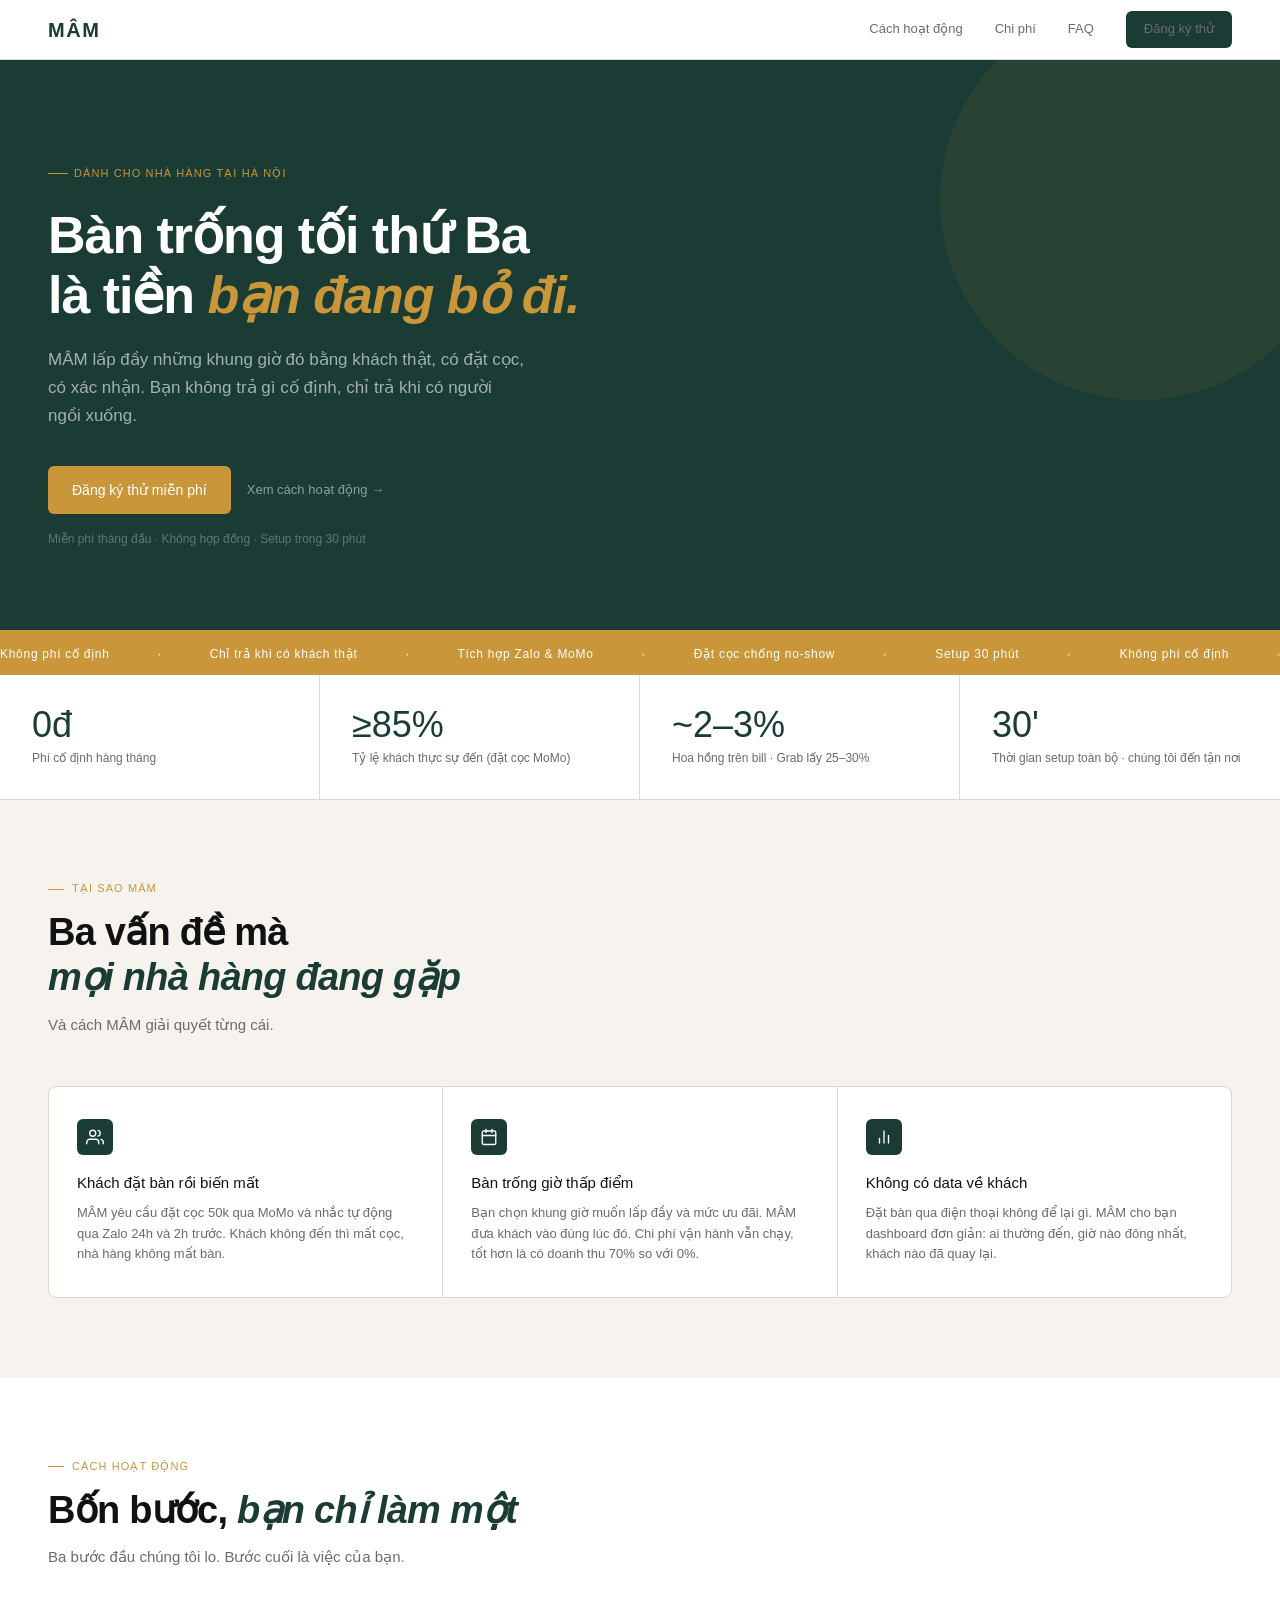
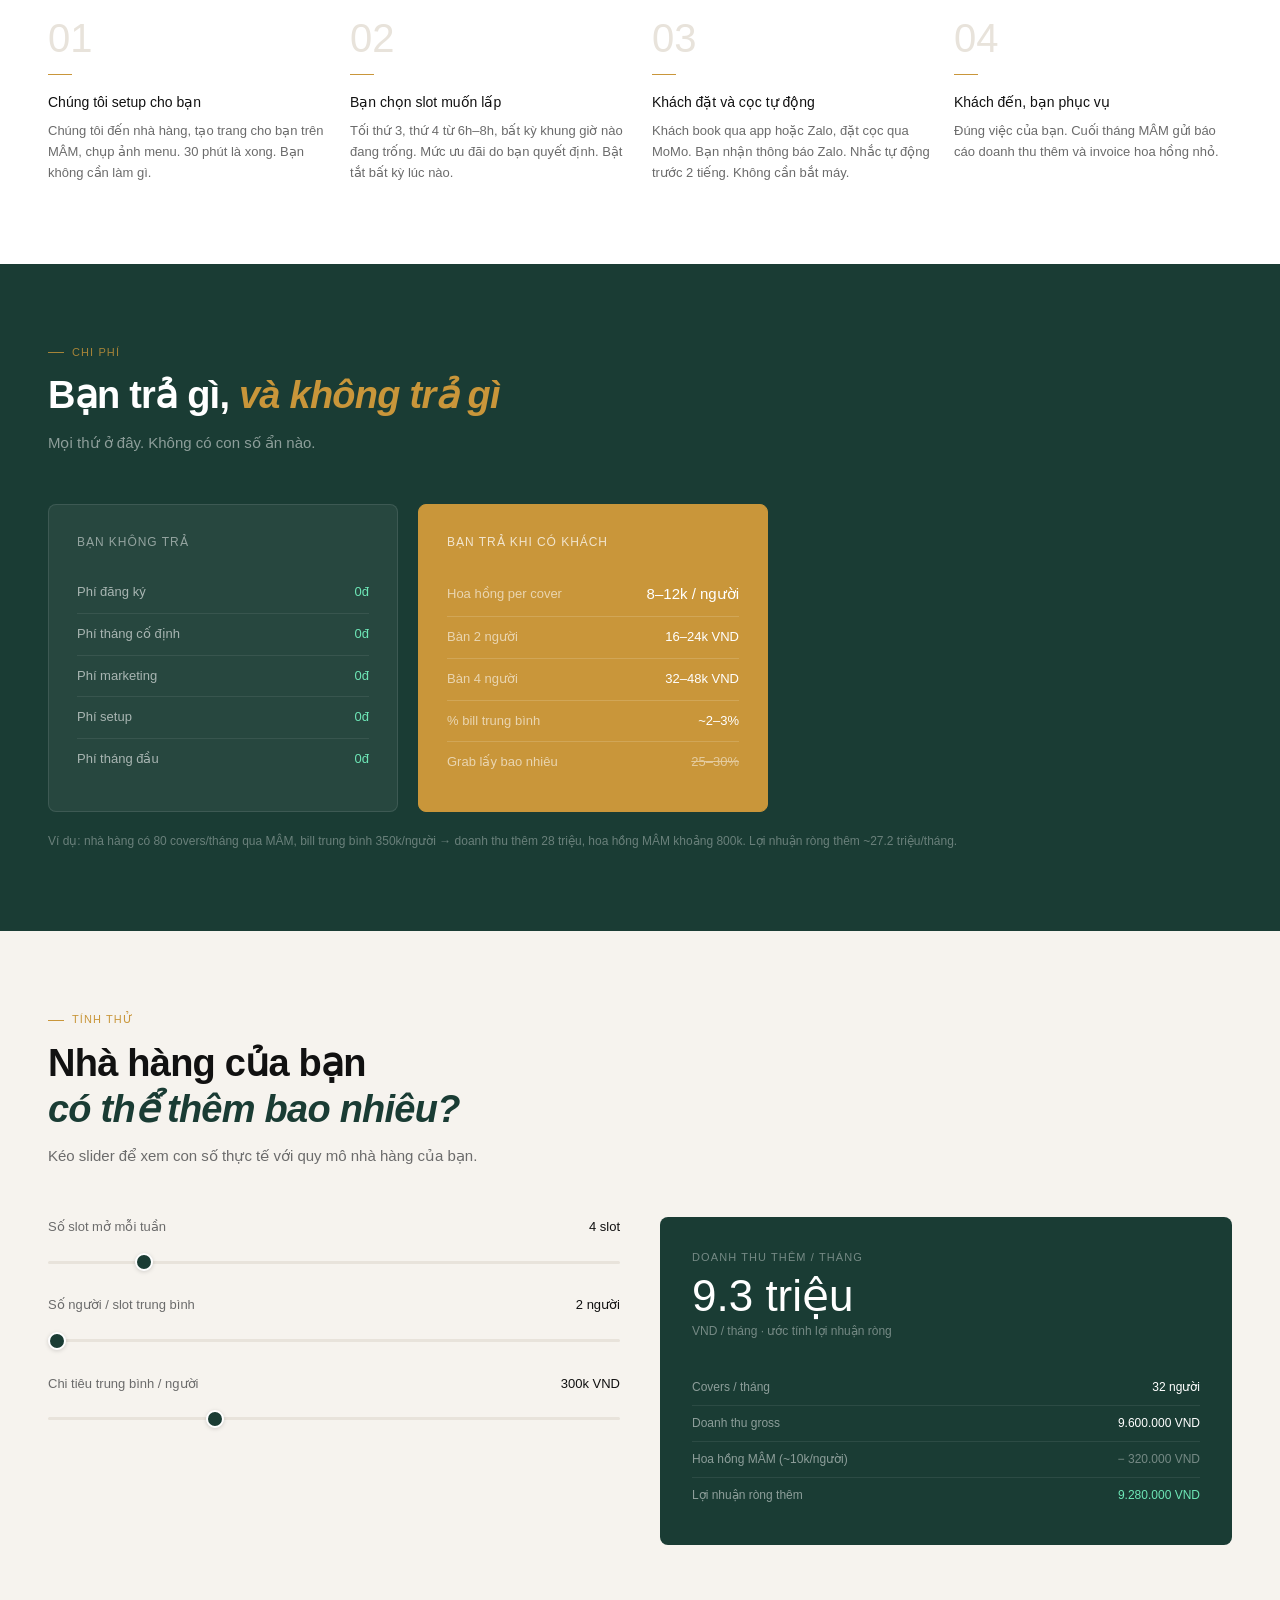
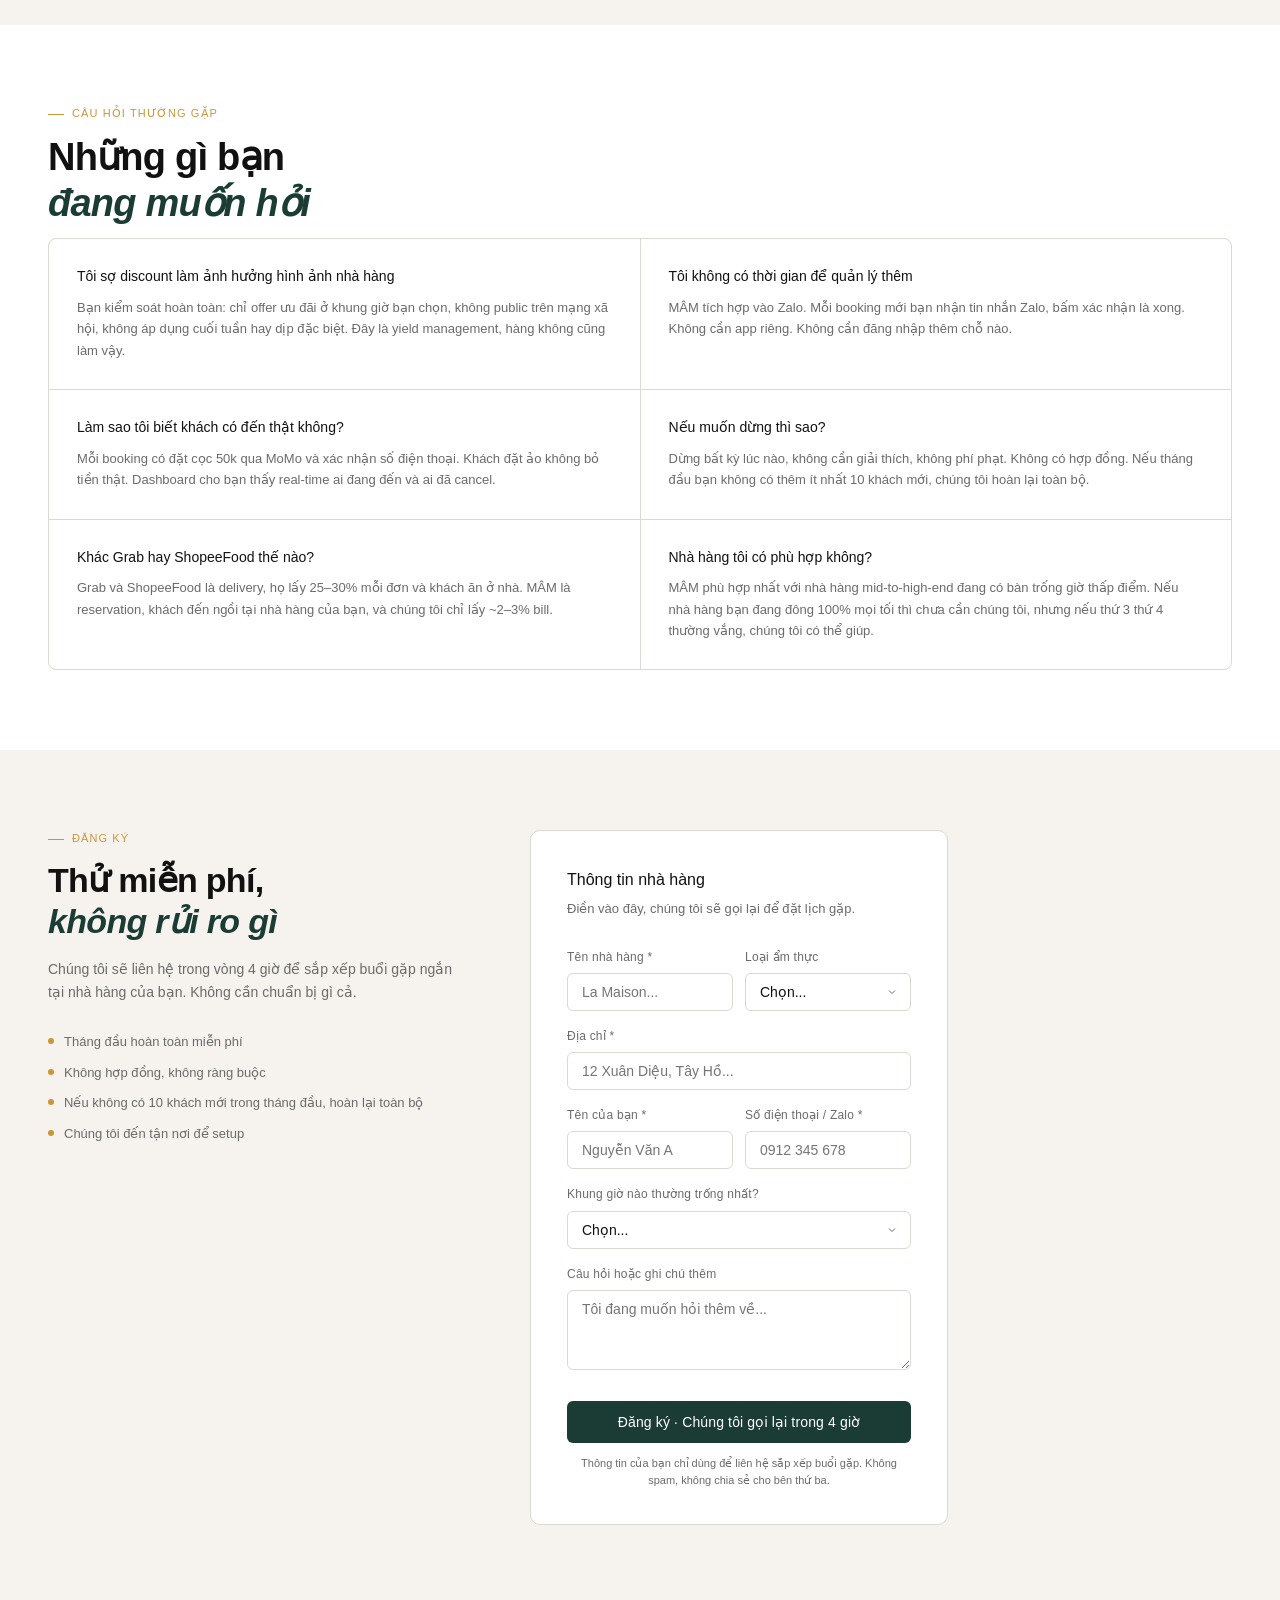
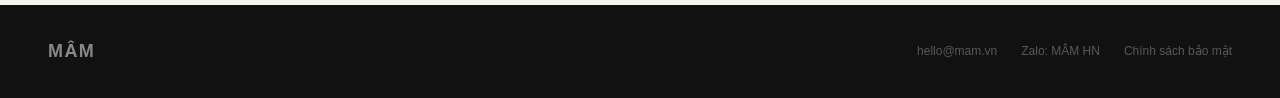
==== init.html @ f7e0a447 "Initial push" ====
<!DOCTYPE html>
<html lang="vi">
<head>
<meta charset="UTF-8">
<meta name="viewport" content="width=device-width, initial-scale=1.0">
<title>MÂM · Nền tảng đặt bàn cho nhà hàng Hà Nội</title>
<meta name="description" content="MÂM giúp nhà hàng lấp đầy bàn trống giờ thấp điểm. Không phí cố định. Chỉ trả khi có khách thật đến.">
<style>
  *, *::before, *::after { box-sizing: border-box; margin: 0; padding: 0; }

  :root {
    --green:   #1A3C34;
    --green2:  #2D5A4A;
    --gold:    #C9963A;
    --rust:    #E8774A;
    --cream:   #F6F3EE;
    --stone:   #E8E3DB;
    --white:   #FFFFFF;
    --ink:     #111111;
    --muted:   #6B6B6B;
    --light:   #F0EDE8;
    --border:  #DDD8D0;
    --radius:  6px;
    --font-sans: 'Helvetica Neue', Helvetica, Arial, 'Liberation Sans', sans-serif;
  }

  html { scroll-behavior: smooth; }

  body {
    font-family: var(--font-sans);
    background: var(--white);
    color: var(--ink);
    font-size: 16px;
    line-height: 1.6;
    -webkit-font-smoothing: antialiased;
  }

  /* NAV */
  nav {
    position: sticky;
    top: 0;
    z-index: 100;
    background: var(--white);
    border-bottom: 1px solid var(--border);
    padding: 0 48px;
    height: 60px;
    display: flex;
    align-items: center;
    justify-content: space-between;
  }
  .nav-logo {
    font-family: var(--font-sans);
    font-size: 20px;
    font-weight: 700;
    color: var(--green);
    letter-spacing: 0.08em;
    text-decoration: none;
    text-transform: uppercase;
  }
  .nav-links {
    display: flex;
    align-items: center;
    gap: 32px;
  }
  .nav-links a {
    font-size: 13px;
    color: var(--muted);
    text-decoration: none;
    font-weight: 400;
    transition: color 0.15s;
  }
  .nav-links a:hover { color: var(--ink); }
  .btn-nav {
    background: var(--green);
    color: var(--white);
    font-family: var(--font-sans);
    font-size: 13px;
    font-weight: 500;
    padding: 8px 18px;
    border: none;
    border-radius: var(--radius);
    cursor: pointer;
    text-decoration: none;
    transition: background 0.15s;
  }
  .btn-nav:hover { background: var(--green2); }

  /* HERO */
  .hero {
    background: var(--green);
    padding: 96px 48px 80px;
    position: relative;
    overflow: hidden;
  }
  .hero::after {
    content: '';
    position: absolute;
    right: -60px;
    top: -60px;
    width: 400px;
    height: 400px;
    border-radius: 50%;
    background: rgba(201,150,58,0.08);
    pointer-events: none;
  }
  .hero-inner {
    max-width: 680px;
    position: relative;
    z-index: 1;
  }
  .hero-tag {
    display: inline-flex;
    align-items: center;
    gap: 6px;
    font-size: 11px;
    font-weight: 500;
    color: var(--gold);
    letter-spacing: 0.1em;
    text-transform: uppercase;
    margin-bottom: 24px;
  }
  .hero-tag::before {
    content: '';
    display: block;
    width: 20px;
    height: 1px;
    background: var(--gold);
  }
  .hero h1 {
    font-family: var(--font-sans);
    font-size: clamp(36px, 5vw, 52px);
    font-weight: 600;
    color: var(--white);
    line-height: 1.15;
    margin-bottom: 20px;
    letter-spacing: -0.02em;
  }
  .hero h1 em {
    font-style: italic;
    color: var(--gold);
  }
  .hero-sub {
    font-size: 17px;
    color: rgba(255,255,255,0.6);
    line-height: 1.65;
    max-width: 480px;
    margin-bottom: 36px;
    font-weight: 300;
  }
  .hero-ctas {
    display: flex;
    align-items: center;
    gap: 16px;
    flex-wrap: wrap;
  }
  .btn-primary {
    background: var(--gold);
    color: var(--white);
    font-family: var(--font-sans);
    font-size: 14px;
    font-weight: 500;
    padding: 13px 24px;
    border: none;
    border-radius: var(--radius);
    cursor: pointer;
    text-decoration: none;
    display: inline-block;
    transition: opacity 0.15s;
  }
  .btn-primary:hover { opacity: 0.88; }
  .btn-ghost {
    font-size: 13px;
    color: rgba(255,255,255,0.5);
    text-decoration: none;
    display: flex;
    align-items: center;
    gap: 6px;
    transition: color 0.15s;
  }
  .btn-ghost:hover { color: rgba(255,255,255,0.8); }
  .hero-note {
    margin-top: 16px;
    font-size: 12px;
    color: rgba(255,255,255,0.3);
  }

  /* TICKER */
  .ticker {
    background: var(--gold);
    padding: 10px 0;
    overflow: hidden;
    white-space: nowrap;
  }
  .ticker-inner {
    display: inline-flex;
    gap: 48px;
    animation: scroll 22s linear infinite;
    font-size: 12px;
    font-weight: 500;
    color: var(--white);
    letter-spacing: 0.06em;
  }
  .ticker-item { flex-shrink: 0; }
  @keyframes scroll { from { transform: translateX(0); } to { transform: translateX(-50%); } }

  /* STATS */
  .stats {
    display: grid;
    grid-template-columns: repeat(4, 1fr);
    border-bottom: 1px solid var(--border);
    background: var(--white);
  }
  .stat {
    padding: 32px 32px;
    border-right: 1px solid var(--border);
  }
  .stat:last-child { border-right: none; }
  .stat-num {
    font-family: var(--font-sans);
    font-size: 36px;
    color: var(--green);
    line-height: 1;
    margin-bottom: 6px;
  }
  .stat-lbl {
    font-size: 12px;
    color: var(--muted);
    line-height: 1.5;
  }

  /* SECTION */
  section {
    padding: 80px 48px;
  }
  .section-tag {
    font-size: 11px;
    font-weight: 500;
    color: var(--gold);
    letter-spacing: 0.1em;
    text-transform: uppercase;
    margin-bottom: 12px;
    display: flex;
    align-items: center;
    gap: 8px;
  }
  .section-tag::before {
    content: '';
    display: block;
    width: 16px;
    height: 1px;
    background: var(--gold);
  }
  section h2 {
    font-family: var(--font-sans);
    font-size: clamp(28px, 3.5vw, 38px);
    font-weight: 600;
    color: var(--ink);
    line-height: 1.2;
    margin-bottom: 12px;
    letter-spacing: -0.02em;
    max-width: 560px;
  }
  section h2 em { font-style: italic; color: var(--green); }
  .section-sub {
    font-size: 15px;
    color: var(--muted);
    line-height: 1.65;
    max-width: 480px;
    margin-bottom: 48px;
  }

  /* VALUE PROPS */
  .value-bg { background: var(--cream); }
  .value-grid {
    display: grid;
    grid-template-columns: repeat(3, 1fr);
    gap: 1px;
    background: var(--border);
    border: 1px solid var(--border);
    border-radius: 8px;
    overflow: hidden;
  }
  .value-card {
    background: var(--white);
    padding: 32px 28px;
    transition: background 0.2s;
  }
  .value-card:hover { background: #fafaf8; }
  .value-icon {
    width: 36px;
    height: 36px;
    background: var(--green);
    border-radius: 6px;
    display: flex;
    align-items: center;
    justify-content: center;
    margin-bottom: 16px;
  }
  .value-icon svg { width: 18px; height: 18px; stroke: var(--white); fill: none; stroke-width: 1.8; stroke-linecap: round; stroke-linejoin: round; }
  .value-card h3 {
    font-size: 15px;
    font-weight: 500;
    color: var(--ink);
    margin-bottom: 8px;
  }
  .value-card p {
    font-size: 13px;
    color: var(--muted);
    line-height: 1.6;
  }

  /* HOW IT WORKS */
  .how-grid {
    display: grid;
    grid-template-columns: repeat(4, 1fr);
    gap: 24px;
    counter-reset: steps;
  }
  .how-item {
    counter-increment: steps;
  }
  .how-n {
    font-family: var(--font-sans);
    font-size: 40px;
    font-weight: 300;
    color: var(--stone);
    line-height: 1;
    margin-bottom: 16px;
  }
  .how-item h3 {
    font-size: 14px;
    font-weight: 500;
    color: var(--ink);
    margin-bottom: 8px;
  }
  .how-item p {
    font-size: 13px;
    color: var(--muted);
    line-height: 1.6;
  }
  .how-divider {
    width: 24px;
    height: 1px;
    background: var(--gold);
    margin-bottom: 16px;
  }

  /* PRICING */
  .pricing-bg { background: var(--green); }
  .pricing-bg .section-sub { color: rgba(255,255,255,0.5); }
  .pricing-bg h2 { color: var(--white); }
  .pricing-bg h2 em { color: var(--gold); }
  .pricing-bg .section-tag { color: rgba(201,150,58,0.8); }
  .pricing-bg .section-tag::before { background: rgba(201,150,58,0.8); }
  .pricing-wrap {
    display: grid;
    grid-template-columns: 1fr 1fr;
    gap: 20px;
    max-width: 720px;
  }
  .pricing-card {
    background: rgba(255,255,255,0.06);
    border: 1px solid rgba(255,255,255,0.1);
    border-radius: 8px;
    padding: 28px;
  }
  .pricing-card.highlight {
    background: var(--gold);
    border-color: var(--gold);
  }
  .pricing-card h3 {
    font-size: 12px;
    font-weight: 500;
    color: rgba(255,255,255,0.5);
    letter-spacing: 0.08em;
    text-transform: uppercase;
    margin-bottom: 20px;
  }
  .pricing-card.highlight h3 { color: rgba(255,255,255,0.75); }
  .price-rows {}
  .price-row {
    display: flex;
    justify-content: space-between;
    align-items: center;
    padding: 10px 0;
    border-bottom: 1px solid rgba(255,255,255,0.08);
    font-size: 13px;
  }
  .price-row:last-child { border-bottom: none; }
  .pricing-card.highlight .price-row { border-bottom-color: rgba(255,255,255,0.15); }
  .price-lbl { color: rgba(255,255,255,0.6); }
  .price-val { color: var(--white); font-weight: 500; }
  .price-val.free { color: #6ee7b7; }
  .price-val.highlight-val { color: var(--white); font-size: 15px; }
  .vs-note {
    margin-top: 20px;
    font-size: 12px;
    color: rgba(255,255,255,0.35);
    line-height: 1.6;
  }

  /* ROI CALC */
  .roi-section { background: var(--cream); }
  .roi-wrap {
    display: grid;
    grid-template-columns: 1fr 1fr;
    gap: 40px;
    align-items: start;
  }
  .roi-controls { }
  .slider-group {
    margin-bottom: 24px;
  }
  .slider-label {
    display: flex;
    justify-content: space-between;
    font-size: 13px;
    color: var(--muted);
    margin-bottom: 8px;
  }
  .slider-val {
    font-weight: 500;
    color: var(--ink);
  }
  input[type=range] {
    width: 100%;
    height: 3px;
    -webkit-appearance: none;
    appearance: none;
    background: var(--stone);
    border-radius: 2px;
    outline: none;
    cursor: pointer;
  }
  input[type=range]::-webkit-slider-thumb {
    -webkit-appearance: none;
    appearance: none;
    width: 18px;
    height: 18px;
    border-radius: 50%;
    background: var(--green);
    cursor: pointer;
    border: 2px solid var(--white);
    box-shadow: 0 1px 4px rgba(0,0,0,0.15);
  }
  .roi-result {
    background: var(--green);
    border-radius: 8px;
    padding: 32px;
  }
  .roi-result-label {
    font-size: 11px;
    font-weight: 500;
    color: rgba(255,255,255,0.4);
    letter-spacing: 0.1em;
    text-transform: uppercase;
    margin-bottom: 8px;
  }
  .roi-result-num {
    font-family: var(--font-sans);
    font-size: 44px;
    color: var(--white);
    line-height: 1;
    margin-bottom: 4px;
  }
  .roi-result-sub {
    font-size: 12px;
    color: rgba(255,255,255,0.4);
    margin-bottom: 28px;
  }
  .roi-breakdown {}
  .roi-line {
    display: flex;
    justify-content: space-between;
    font-size: 12px;
    padding: 8px 0;
    border-bottom: 1px solid rgba(255,255,255,0.08);
  }
  .roi-line:last-child { border-bottom: none; }
  .roi-line-lbl { color: rgba(255,255,255,0.5); }
  .roi-line-val { color: var(--white); font-weight: 500; }
  .roi-line-val.deduct { color: rgba(255,255,255,0.4); }

  /* FAQ */
  .faq-grid {
    display: grid;
    grid-template-columns: 1fr 1fr;
    gap: 1px;
    background: var(--border);
    border: 1px solid var(--border);
    border-radius: 8px;
    overflow: hidden;
  }
  .faq-item {
    background: var(--white);
    padding: 28px;
  }
  .faq-q {
    font-size: 14px;
    font-weight: 500;
    color: var(--ink);
    margin-bottom: 10px;
    line-height: 1.4;
  }
  .faq-a {
    font-size: 13px;
    color: var(--muted);
    line-height: 1.65;
  }

  /* FORM SECTION */
  .form-section {
    background: var(--cream);
    padding: 80px 48px;
  }
  .form-wrap {
    display: grid;
    grid-template-columns: 1fr 1fr;
    gap: 64px;
    align-items: start;
    max-width: 900px;
  }
  .form-left h2 {
    font-family: var(--font-sans);
    font-size: 34px;
    font-weight: 600;
    color: var(--ink);
    line-height: 1.2;
    margin-bottom: 16px;
    letter-spacing: -0.02em;
  }
  .form-left h2 em { font-style: italic; color: var(--green); }
  .form-left p {
    font-size: 14px;
    color: var(--muted);
    line-height: 1.65;
    margin-bottom: 28px;
  }
  .form-guarantees { display: flex; flex-direction: column; gap: 10px; }
  .guarantee {
    display: flex;
    align-items: flex-start;
    gap: 10px;
    font-size: 13px;
    color: var(--muted);
  }
  .guarantee-dot {
    width: 6px;
    height: 6px;
    border-radius: 50%;
    background: var(--gold);
    margin-top: 6px;
    flex-shrink: 0;
  }

  .form-card {
    background: var(--white);
    border: 1px solid var(--border);
    border-radius: 10px;
    padding: 36px;
  }
  .form-card h3 {
    font-size: 16px;
    font-weight: 500;
    color: var(--ink);
    margin-bottom: 6px;
  }
  .form-card .form-sub {
    font-size: 13px;
    color: var(--muted);
    margin-bottom: 28px;
  }
  .form-field {
    margin-bottom: 16px;
  }
  .form-field label {
    display: block;
    font-size: 12px;
    font-weight: 500;
    color: var(--muted);
    margin-bottom: 6px;
    letter-spacing: 0.02em;
  }
  .form-field input,
  .form-field select,
  .form-field textarea {
    width: 100%;
    font-family: var(--font-sans);
    font-size: 14px;
    color: var(--ink);
    background: var(--white);
    border: 1px solid var(--border);
    border-radius: var(--radius);
    padding: 10px 14px;
    outline: none;
    transition: border-color 0.15s;
    -webkit-appearance: none;
    appearance: none;
  }
  .form-field input:focus,
  .form-field select:focus,
  .form-field textarea:focus {
    border-color: var(--green);
  }
  .form-field textarea { resize: vertical; min-height: 80px; }
  .form-field select {
    background-image: url("data:image/svg+xml,%3Csvg xmlns='http://www.w3.org/2000/svg' width='12' height='12' viewBox='0 0 24 24' fill='none' stroke='%236B6B6B' stroke-width='2'%3E%3Cpath d='M6 9l6 6 6-6'/%3E%3C/svg%3E");
    background-repeat: no-repeat;
    background-position: right 12px center;
    padding-right: 36px;
  }
  .form-row { display: grid; grid-template-columns: 1fr 1fr; gap: 12px; }
  .btn-submit {
    width: 100%;
    background: var(--green);
    color: var(--white);
    font-family: var(--font-sans);
    font-size: 14px;
    font-weight: 500;
    padding: 13px;
    border: none;
    border-radius: var(--radius);
    cursor: pointer;
    margin-top: 8px;
    transition: background 0.15s;
    letter-spacing: 0.01em;
  }
  .btn-submit:hover { background: var(--green2); }
  .form-legal {
    font-size: 11px;
    color: var(--muted);
    text-align: center;
    margin-top: 12px;
    line-height: 1.5;
  }

  /* SUCCESS STATE */
  .form-success {
    display: none;
    text-align: center;
    padding: 32px 0;
  }
  .success-icon {
    width: 48px;
    height: 48px;
    background: #d1fae5;
    border-radius: 50%;
    display: flex;
    align-items: center;
    justify-content: center;
    margin: 0 auto 16px;
  }
  .success-icon svg { width: 22px; height: 22px; stroke: #065f46; fill: none; stroke-width: 2; stroke-linecap: round; stroke-linejoin: round; }
  .form-success h3 { font-size: 16px; font-weight: 500; color: var(--ink); margin-bottom: 8px; }
  .form-success p { font-size: 13px; color: var(--muted); }

  /* FOOTER */
  footer {
    background: var(--ink);
    padding: 32px 48px;
    display: flex;
    justify-content: space-between;
    align-items: center;
    flex-wrap: wrap;
    gap: 16px;
  }
  .footer-logo {
    font-family: var(--font-sans);
    font-size: 18px;
    font-weight: 700;
    color: rgba(255,255,255,0.5);
    letter-spacing: 0.08em;
    text-transform: uppercase;
  }
  .footer-links {
    display: flex;
    gap: 24px;
    flex-wrap: wrap;
  }
  .footer-links a {
    font-size: 12px;
    color: rgba(255,255,255,0.3);
    text-decoration: none;
  }
  .footer-links a:hover { color: rgba(255,255,255,0.6); }

  /* ANIMATIONS */
  .fade-up {
    opacity: 0;
    transform: translateY(20px);
    transition: opacity 0.5s ease, transform 0.5s ease;
  }
  .fade-up.visible {
    opacity: 1;
    transform: translateY(0);
  }

  @media (max-width: 768px) {
    nav { padding: 0 20px; }
    .hero, section, .form-section { padding: 56px 20px; }
    .stats { grid-template-columns: repeat(2, 1fr); }
    .stat { border-right: none; border-bottom: 1px solid var(--border); }
    .value-grid, .how-grid, .pricing-wrap, .roi-wrap, .faq-grid, .form-wrap { grid-template-columns: 1fr; }
    .form-row { grid-template-columns: 1fr; }
  }
</style>
</head>
<body>

<!-- NAV -->
<nav>
  <a href="#" class="nav-logo">MÂM</a>
  <div class="nav-links">
    <a href="#how">Cách hoạt động</a>
    <a href="#pricing">Chi phí</a>
    <a href="#faq">FAQ</a>
    <a href="#register" class="btn-nav">Đăng ký thử</a>
  </div>
</nav>

<!-- HERO -->
<section class="hero">
  <div class="hero-inner">
    <div class="hero-tag">Dành cho nhà hàng tại Hà Nội</div>
    <h1>Bàn trống tối thứ Ba<br>là tiền <em>bạn đang bỏ đi.</em></h1>
    <p class="hero-sub">MÂM lấp đầy những khung giờ đó bằng khách thật, có đặt cọc, có xác nhận. Bạn không trả gì cố định, chỉ trả khi có người ngồi xuống.</p>
    <div class="hero-ctas">
      <a href="#register" class="btn-primary">Đăng ký thử miễn phí</a>
      <a href="#how" class="btn-ghost">Xem cách hoạt động →</a>
    </div>
    <p class="hero-note">Miễn phí tháng đầu · Không hợp đồng · Setup trong 30 phút</p>
  </div>
</section>

<!-- TICKER -->
<div class="ticker">
  <div class="ticker-inner">
    <span class="ticker-item">Không phí cố định</span>
    <span class="ticker-item">·</span>
    <span class="ticker-item">Chỉ trả khi có khách thật</span>
    <span class="ticker-item">·</span>
    <span class="ticker-item">Tích hợp Zalo &amp; MoMo</span>
    <span class="ticker-item">·</span>
    <span class="ticker-item">Đặt cọc chống no-show</span>
    <span class="ticker-item">·</span>
    <span class="ticker-item">Setup 30 phút</span>
    <span class="ticker-item">·</span>
    <span class="ticker-item">Không phí cố định</span>
    <span class="ticker-item">·</span>
    <span class="ticker-item">Chỉ trả khi có khách thật</span>
    <span class="ticker-item">·</span>
    <span class="ticker-item">Tích hợp Zalo &amp; MoMo</span>
    <span class="ticker-item">·</span>
    <span class="ticker-item">Đặt cọc chống no-show</span>
    <span class="ticker-item">·</span>
    <span class="ticker-item">Setup 30 phút</span>
    <span class="ticker-item">·</span>
  </div>
</div>

<!-- STATS -->
<div class="stats">
  <div class="stat fade-up">
    <div class="stat-num">0đ</div>
    <div class="stat-lbl">Phí cố định hàng tháng</div>
  </div>
  <div class="stat fade-up">
    <div class="stat-num">≥85%</div>
    <div class="stat-lbl">Tỷ lệ khách thực sự đến (đặt cọc MoMo)</div>
  </div>
  <div class="stat fade-up">
    <div class="stat-num">~2–3%</div>
    <div class="stat-lbl">Hoa hồng trên bill · Grab lấy 25–30%</div>
  </div>
  <div class="stat fade-up">
    <div class="stat-num">30'</div>
    <div class="stat-lbl">Thời gian setup toàn bộ · chúng tôi đến tận nơi</div>
  </div>
</div>

<!-- VALUE PROPS -->
<section class="value-bg fade-up">
  <div class="section-tag">Tại sao MÂM</div>
  <h2>Ba vấn đề mà<br><em>mọi nhà hàng đang gặp</em></h2>
  <p class="section-sub">Và cách MÂM giải quyết từng cái.</p>

  <div class="value-grid">
    <div class="value-card">
      <div class="value-icon">
        <svg viewBox="0 0 24 24"><path d="M17 21v-2a4 4 0 0 0-4-4H5a4 4 0 0 0-4 4v2"/><circle cx="9" cy="7" r="4"/><path d="M23 21v-2a4 4 0 0 0-3-3.87"/><path d="M16 3.13a4 4 0 0 1 0 7.75"/></svg>
      </div>
      <h3>Khách đặt bàn rồi biến mất</h3>
      <p>MÂM yêu cầu đặt cọc 50k qua MoMo và nhắc tự động qua Zalo 24h và 2h trước. Khách không đến thì mất cọc, nhà hàng không mất bàn.</p>
    </div>
    <div class="value-card">
      <div class="value-icon">
        <svg viewBox="0 0 24 24"><rect x="3" y="4" width="18" height="18" rx="2" ry="2"/><line x1="16" y1="2" x2="16" y2="6"/><line x1="8" y1="2" x2="8" y2="6"/><line x1="3" y1="10" x2="21" y2="10"/></svg>
      </div>
      <h3>Bàn trống giờ thấp điểm</h3>
      <p>Bạn chọn khung giờ muốn lấp đầy và mức ưu đãi. MÂM đưa khách vào đúng lúc đó. Chi phí vận hành vẫn chạy, tốt hơn là có doanh thu 70% so với 0%.</p>
    </div>
    <div class="value-card">
      <div class="value-icon">
        <svg viewBox="0 0 24 24"><line x1="18" y1="20" x2="18" y2="10"/><line x1="12" y1="20" x2="12" y2="4"/><line x1="6" y1="20" x2="6" y2="14"/></svg>
      </div>
      <h3>Không có data về khách</h3>
      <p>Đặt bàn qua điện thoại không để lại gì. MÂM cho bạn dashboard đơn giản: ai thường đến, giờ nào đông nhất, khách nào đã quay lại.</p>
    </div>
  </div>
</section>

<!-- HOW IT WORKS -->
<section id="how" class="fade-up">
  <div class="section-tag">Cách hoạt động</div>
  <h2>Bốn bước, <em>bạn chỉ làm một</em></h2>
  <p class="section-sub">Ba bước đầu chúng tôi lo. Bước cuối là việc của bạn.</p>

  <div class="how-grid">
    <div class="how-item">
      <div class="how-n">01</div>
      <div class="how-divider"></div>
      <h3>Chúng tôi setup cho bạn</h3>
      <p>Chúng tôi đến nhà hàng, tạo trang cho bạn trên MÂM, chụp ảnh menu. 30 phút là xong. Bạn không cần làm gì.</p>
    </div>
    <div class="how-item">
      <div class="how-n">02</div>
      <div class="how-divider"></div>
      <h3>Bạn chọn slot muốn lấp</h3>
      <p>Tối thứ 3, thứ 4 từ 6h–8h, bất kỳ khung giờ nào đang trống. Mức ưu đãi do bạn quyết định. Bật tắt bất kỳ lúc nào.</p>
    </div>
    <div class="how-item">
      <div class="how-n">03</div>
      <div class="how-divider"></div>
      <h3>Khách đặt và cọc tự động</h3>
      <p>Khách book qua app hoặc Zalo, đặt cọc qua MoMo. Bạn nhận thông báo Zalo. Nhắc tự động trước 2 tiếng. Không cần bắt máy.</p>
    </div>
    <div class="how-item">
      <div class="how-n">04</div>
      <div class="how-divider"></div>
      <h3>Khách đến, bạn phục vụ</h3>
      <p>Đúng việc của bạn. Cuối tháng MÂM gửi báo cáo doanh thu thêm và invoice hoa hồng nhỏ.</p>
    </div>
  </div>
</section>

<!-- PRICING -->
<section id="pricing" class="pricing-bg fade-up">
  <div class="section-tag">Chi phí</div>
  <h2>Bạn trả gì, <em>và không trả gì</em></h2>
  <p class="section-sub">Mọi thứ ở đây. Không có con số ẩn nào.</p>

  <div class="pricing-wrap">
    <div class="pricing-card">
      <h3>Bạn không trả</h3>
      <div class="price-rows">
        <div class="price-row">
          <span class="price-lbl">Phí đăng ký</span>
          <span class="price-val free">0đ</span>
        </div>
        <div class="price-row">
          <span class="price-lbl">Phí tháng cố định</span>
          <span class="price-val free">0đ</span>
        </div>
        <div class="price-row">
          <span class="price-lbl">Phí marketing</span>
          <span class="price-val free">0đ</span>
        </div>
        <div class="price-row">
          <span class="price-lbl">Phí setup</span>
          <span class="price-val free">0đ</span>
        </div>
        <div class="price-row">
          <span class="price-lbl">Phí tháng đầu</span>
          <span class="price-val free">0đ</span>
        </div>
      </div>
    </div>

    <div class="pricing-card highlight">
      <h3>Bạn trả khi có khách</h3>
      <div class="price-rows">
        <div class="price-row">
          <span class="price-lbl">Hoa hồng per cover</span>
          <span class="price-val highlight-val">8–12k / người</span>
        </div>
        <div class="price-row">
          <span class="price-lbl">Bàn 2 người</span>
          <span class="price-val">16–24k VND</span>
        </div>
        <div class="price-row">
          <span class="price-lbl">Bàn 4 người</span>
          <span class="price-val">32–48k VND</span>
        </div>
        <div class="price-row">
          <span class="price-lbl">% bill trung bình</span>
          <span class="price-val">~2–3%</span>
        </div>
        <div class="price-row">
          <span class="price-lbl">Grab lấy bao nhiêu</span>
          <span class="price-val" style="text-decoration: line-through; opacity: 0.5;">25–30%</span>
        </div>
      </div>
    </div>
  </div>

  <p class="vs-note">Ví dụ: nhà hàng có 80 covers/tháng qua MÂM, bill trung bình 350k/người → doanh thu thêm 28 triệu, hoa hồng MÂM khoảng 800k. Lợi nhuận ròng thêm ~27.2 triệu/tháng.</p>
</section>

<!-- ROI CALCULATOR -->
<section class="roi-section fade-up">
  <div class="section-tag">Tính thử</div>
  <h2>Nhà hàng của bạn<br><em>có thể thêm bao nhiêu?</em></h2>
  <p class="section-sub">Kéo slider để xem con số thực tế với quy mô nhà hàng của bạn.</p>

  <div class="roi-wrap">
    <div class="roi-controls">
      <div class="slider-group">
        <div class="slider-label">
          <span>Số slot mở mỗi tuần</span>
          <span class="slider-val" id="slots-val">4 slot</span>
        </div>
        <input type="range" min="1" max="20" value="4" step="1" id="slots">
      </div>
      <div class="slider-group">
        <div class="slider-label">
          <span>Số người / slot trung bình</span>
          <span class="slider-val" id="pax-val">2 người</span>
        </div>
        <input type="range" min="2" max="8" value="2" step="1" id="pax">
      </div>
      <div class="slider-group">
        <div class="slider-label">
          <span>Chi tiêu trung bình / người</span>
          <span class="slider-val" id="spend-val">300k VND</span>
        </div>
        <input type="range" min="100" max="800" value="300" step="50" id="spend">
      </div>
    </div>

    <div class="roi-result">
      <div class="roi-result-label">Doanh thu thêm / tháng</div>
      <div class="roi-result-num" id="roi-total">0</div>
      <div class="roi-result-sub" id="roi-sub">VND · ước tính</div>
      <div class="roi-breakdown">
        <div class="roi-line">
          <span class="roi-line-lbl">Covers / tháng</span>
          <span class="roi-line-val" id="roi-covers">0 người</span>
        </div>
        <div class="roi-line">
          <span class="roi-line-lbl">Doanh thu gross</span>
          <span class="roi-line-val" id="roi-gross">0</span>
        </div>
        <div class="roi-line">
          <span class="roi-line-lbl">Hoa hồng MÂM (~10k/người)</span>
          <span class="roi-line-val deduct" id="roi-fee">− 0</span>
        </div>
        <div class="roi-line">
          <span class="roi-line-lbl">Lợi nhuận ròng thêm</span>
          <span class="roi-line-val" id="roi-net" style="color: #6ee7b7;">0</span>
        </div>
      </div>
    </div>
  </div>
</section>

<!-- FAQ -->
<section id="faq" class="fade-up">
  <div class="section-tag">Câu hỏi thường gặp</div>
  <h2>Những gì bạn<br><em>đang muốn hỏi</em></h2>

  <div class="faq-grid">
    <div class="faq-item">
      <div class="faq-q">Tôi sợ discount làm ảnh hưởng hình ảnh nhà hàng</div>
      <div class="faq-a">Bạn kiểm soát hoàn toàn: chỉ offer ưu đãi ở khung giờ bạn chọn, không public trên mạng xã hội, không áp dụng cuối tuần hay dịp đặc biệt. Đây là yield management, hàng không cũng làm vậy.</div>
    </div>
    <div class="faq-item">
      <div class="faq-q">Tôi không có thời gian để quản lý thêm</div>
      <div class="faq-a">MÂM tích hợp vào Zalo. Mỗi booking mới bạn nhận tin nhắn Zalo, bấm xác nhận là xong. Không cần app riêng. Không cần đăng nhập thêm chỗ nào.</div>
    </div>
    <div class="faq-item">
      <div class="faq-q">Làm sao tôi biết khách có đến thật không?</div>
      <div class="faq-a">Mỗi booking có đặt cọc 50k qua MoMo và xác nhận số điện thoại. Khách đặt ảo không bỏ tiền thật. Dashboard cho bạn thấy real-time ai đang đến và ai đã cancel.</div>
    </div>
    <div class="faq-item">
      <div class="faq-q">Nếu muốn dừng thì sao?</div>
      <div class="faq-a">Dừng bất kỳ lúc nào, không cần giải thích, không phí phạt. Không có hợp đồng. Nếu tháng đầu bạn không có thêm ít nhất 10 khách mới, chúng tôi hoàn lại toàn bộ.</div>
    </div>
    <div class="faq-item">
      <div class="faq-q">Khác Grab hay ShopeeFood thế nào?</div>
      <div class="faq-a">Grab và ShopeeFood là delivery, họ lấy 25–30% mỗi đơn và khách ăn ở nhà. MÂM là reservation, khách đến ngồi tại nhà hàng của bạn, và chúng tôi chỉ lấy ~2–3% bill.</div>
    </div>
    <div class="faq-item">
      <div class="faq-q">Nhà hàng tôi có phù hợp không?</div>
      <div class="faq-a">MÂM phù hợp nhất với nhà hàng mid-to-high-end đang có bàn trống giờ thấp điểm. Nếu nhà hàng bạn đang đông 100% mọi tối thì chưa cần chúng tôi, nhưng nếu thứ 3 thứ 4 thường vắng, chúng tôi có thể giúp.</div>
    </div>
  </div>
</section>

<!-- REGISTER FORM -->
<div class="form-section" id="register">
  <div class="form-wrap">
    <div class="form-left">
      <div class="section-tag">Đăng ký</div>
      <h2>Thử miễn phí,<br><em>không rủi ro gì</em></h2>
      <p>Chúng tôi sẽ liên hệ trong vòng 4 giờ để sắp xếp buổi gặp ngắn tại nhà hàng của bạn. Không cần chuẩn bị gì cả.</p>
      <div class="form-guarantees">
        <div class="guarantee">
          <div class="guarantee-dot"></div>
          <span>Tháng đầu hoàn toàn miễn phí</span>
        </div>
        <div class="guarantee">
          <div class="guarantee-dot"></div>
          <span>Không hợp đồng, không ràng buộc</span>
        </div>
        <div class="guarantee">
          <div class="guarantee-dot"></div>
          <span>Nếu không có 10 khách mới trong tháng đầu, hoàn lại toàn bộ</span>
        </div>
        <div class="guarantee">
          <div class="guarantee-dot"></div>
          <span>Chúng tôi đến tận nơi để setup</span>
        </div>
      </div>
    </div>

    <div class="form-card">
      <div id="form-content">
        <h3>Thông tin nhà hàng</h3>
        <p class="form-sub">Điền vào đây, chúng tôi sẽ gọi lại để đặt lịch gặp.</p>

        <div class="form-row">
          <div class="form-field">
            <label>Tên nhà hàng *</label>
            <input type="text" id="f-name" placeholder="La Maison..." required>
          </div>
          <div class="form-field">
            <label>Loại ẩm thực</label>
            <select id="f-cuisine">
              <option value="">Chọn...</option>
              <option>Pháp / French</option>
              <option>Ý / Italian</option>
              <option>Âu khác / Western</option>
              <option>Á / Asian</option>
              <option>Fusion</option>
              <option>Khác</option>
            </select>
          </div>
        </div>

        <div class="form-field">
          <label>Địa chỉ *</label>
          <input type="text" id="f-address" placeholder="12 Xuân Diệu, Tây Hồ...">
        </div>

        <div class="form-row">
          <div class="form-field">
            <label>Tên của bạn *</label>
            <input type="text" id="f-contact" placeholder="Nguyễn Văn A">
          </div>
          <div class="form-field">
            <label>Số điện thoại / Zalo *</label>
            <input type="tel" id="f-phone" placeholder="0912 345 678">
          </div>
        </div>

        <div class="form-field">
          <label>Khung giờ nào thường trống nhất?</label>
          <select id="f-slot">
            <option value="">Chọn...</option>
            <option>Thứ 2–3 tối</option>
            <option>Thứ 3–4 tối</option>
            <option>Thứ 4–5 tối</option>
            <option>Buổi trưa các ngày thường</option>
            <option>Nhiều khung giờ</option>
          </select>
        </div>

        <div class="form-field">
          <label>Câu hỏi hoặc ghi chú thêm</label>
          <textarea id="f-note" placeholder="Tôi đang muốn hỏi thêm về..."></textarea>
        </div>

        <button class="btn-submit" onclick="submitForm()">Đăng ký · Chúng tôi gọi lại trong 4 giờ</button>
        <p class="form-legal">Thông tin của bạn chỉ dùng để liên hệ sắp xếp buổi gặp. Không spam, không chia sẻ cho bên thứ ba.</p>
      </div>

      <div class="form-success" id="form-success">
        <div class="success-icon">
          <svg viewBox="0 0 24 24"><polyline points="20 6 9 17 4 12"/></svg>
        </div>
        <h3>Đã nhận thông tin rồi!</h3>
        <p>Chúng tôi sẽ gọi lại trong vòng 4 giờ để sắp xếp buổi gặp tại nhà hàng của bạn.<br><br>Trong lúc đó nếu cần gì, nhắn Zalo: <strong>MÂM HN</strong></p>
      </div>
    </div>
  </div>
</div>

<!-- FOOTER -->
<footer>
  <span class="footer-logo">MÂM</span>
  <div class="footer-links">
    <a href="mailto:hello@mam.vn">hello@mam.vn</a>
    <a href="#">Zalo: MÂM HN</a>
    <a href="#">Chính sách bảo mật</a>
  </div>
</footer>

<script>
function fmt(n) {
  if (n >= 1000000) return (n/1000000).toFixed(1).replace('.0','') + ' triệu';
  if (n >= 1000) return Math.round(n/1000) + 'k';
  return n.toString();
}

function fmtVND(n) {
  return new Intl.NumberFormat('vi-VN').format(n) + ' VND';
}

function calcROI() {
  const slots = parseInt(document.getElementById('slots').value);
  const pax   = parseInt(document.getElementById('pax').value);
  const spend = parseInt(document.getElementById('spend').value) * 1000;

  document.getElementById('slots-val').textContent = slots + ' slot';
  document.getElementById('pax-val').textContent = pax + ' người';
  document.getElementById('spend-val').textContent = Math.round(spend/1000) + 'k VND';

  const coversPerMonth = slots * 4 * pax;
  const gross = coversPerMonth * spend;
  const fee   = coversPerMonth * 10000;
  const net   = gross - fee;

  document.getElementById('roi-covers').textContent = coversPerMonth + ' người';
  document.getElementById('roi-gross').textContent = fmtVND(gross);
  document.getElementById('roi-fee').textContent = '− ' + fmtVND(fee);
  document.getElementById('roi-net').textContent = fmtVND(net);
  document.getElementById('roi-total').textContent = fmt(net);
  document.getElementById('roi-sub').textContent = 'VND / tháng · ước tính lợi nhuận ròng';
}

['slots','pax','spend'].forEach(id => {
  document.getElementById(id).addEventListener('input', calcROI);
});
calcROI();

function submitForm() {
  const name  = document.getElementById('f-name').value.trim();
  const phone = document.getElementById('f-phone').value.trim();
  const addr  = document.getElementById('f-address').value.trim();
  const contact = document.getElementById('f-contact').value.trim();

  if (!name || !phone || !contact) {
    alert('Vui lòng điền tên nhà hàng, tên của bạn và số điện thoại.');
    return;
  }

  document.getElementById('form-content').style.display = 'none';
  document.getElementById('form-success').style.display = 'block';

  console.log('Form submitted:', { name, phone, addr, contact,
    cuisine: document.getElementById('f-cuisine').value,
    slot: document.getElementById('f-slot').value,
    note: document.getElementById('f-note').value
  });
}

const observer = new IntersectionObserver((entries) => {
  entries.forEach(e => {
    if (e.isIntersecting) {
      e.target.classList.add('visible');
      e.target.style.transitionDelay = '0.1s';
    }
  });
}, { threshold: 0.1 });

document.querySelectorAll('.fade-up').forEach(el => observer.observe(el));
</script>

</body>
</html>
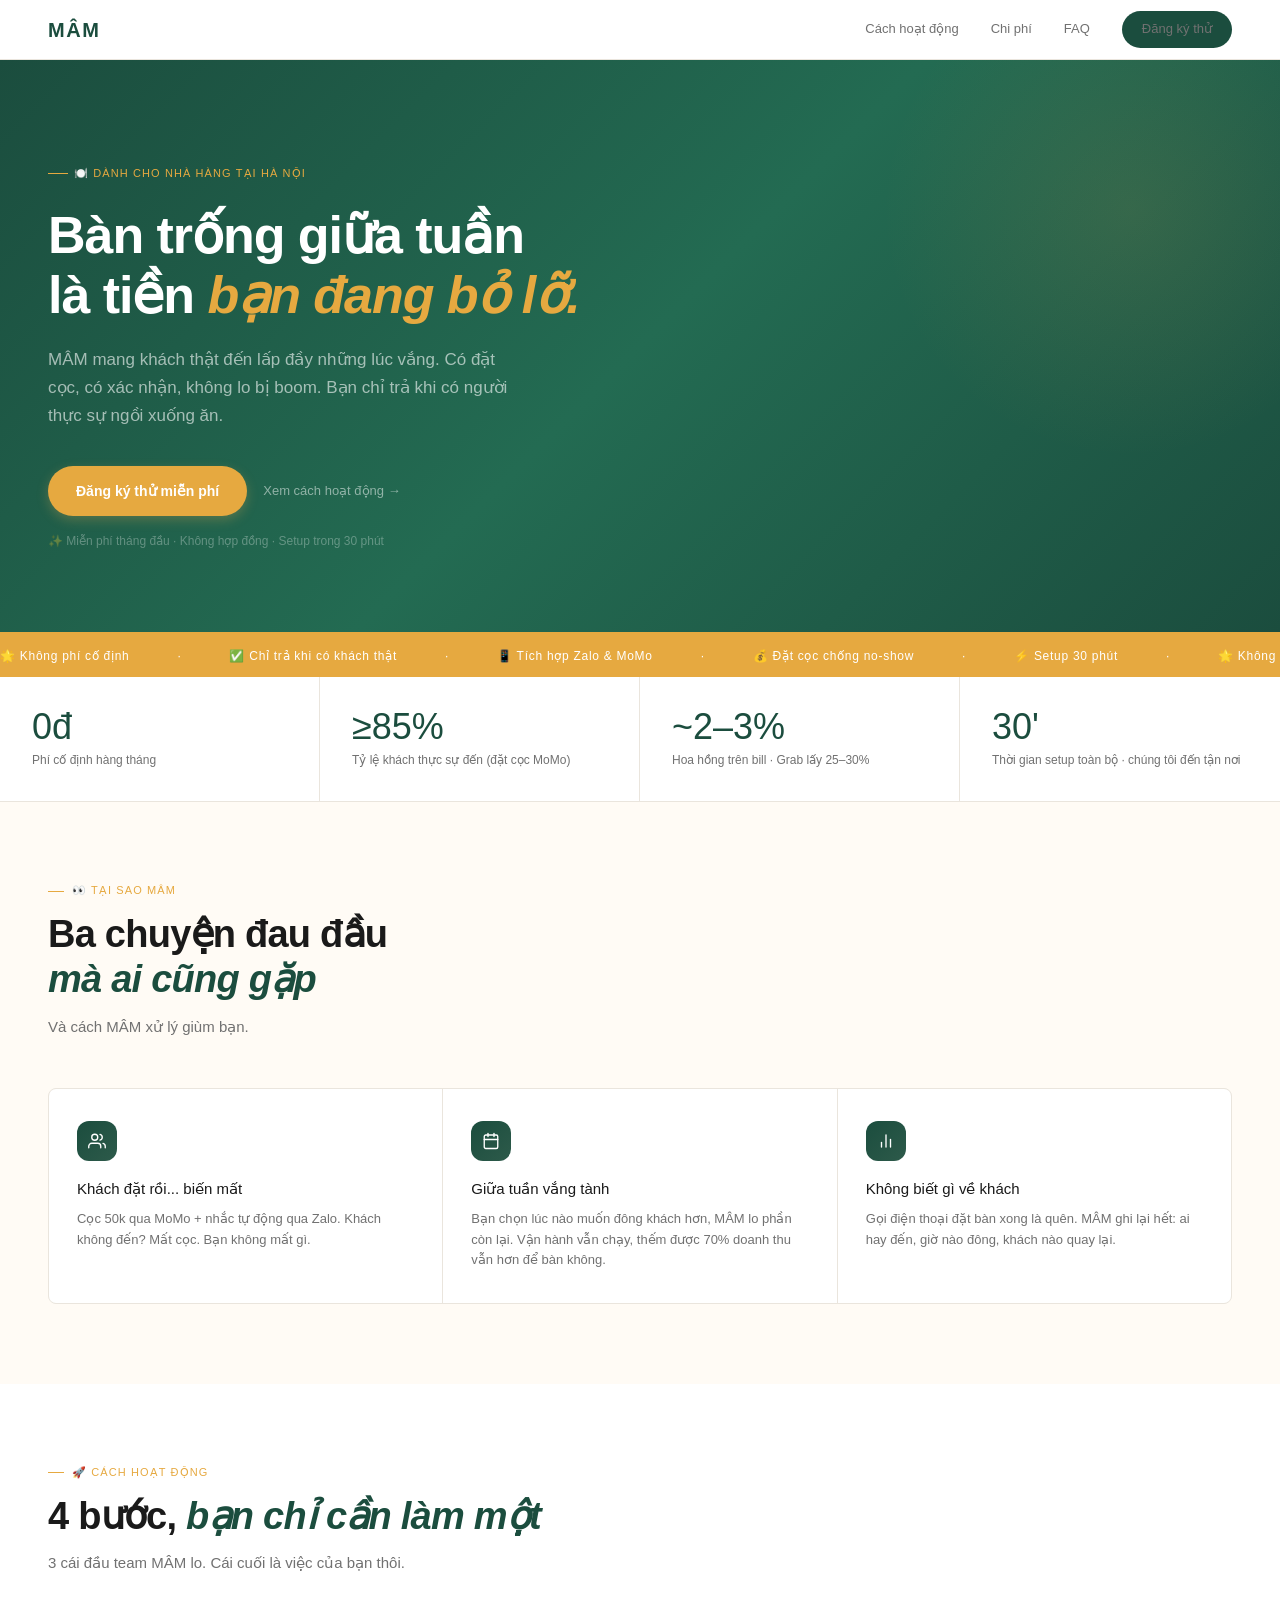
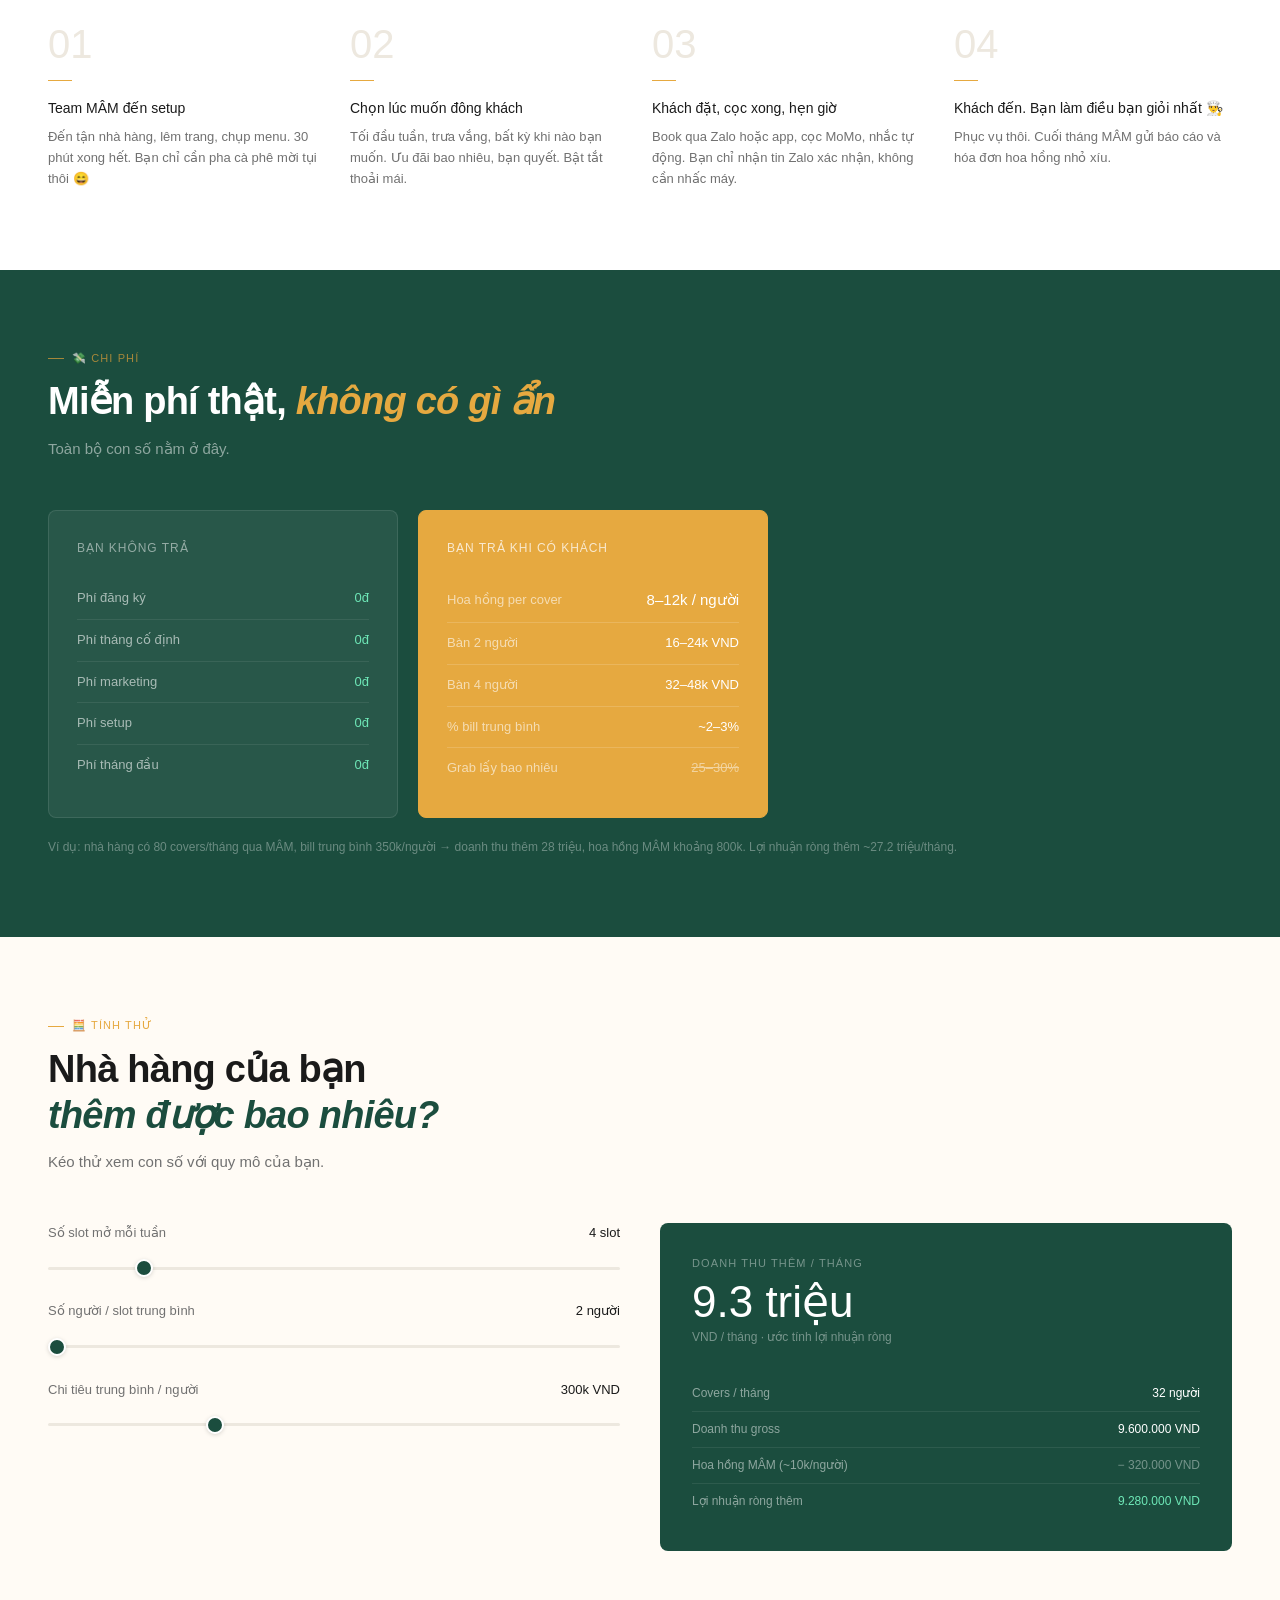
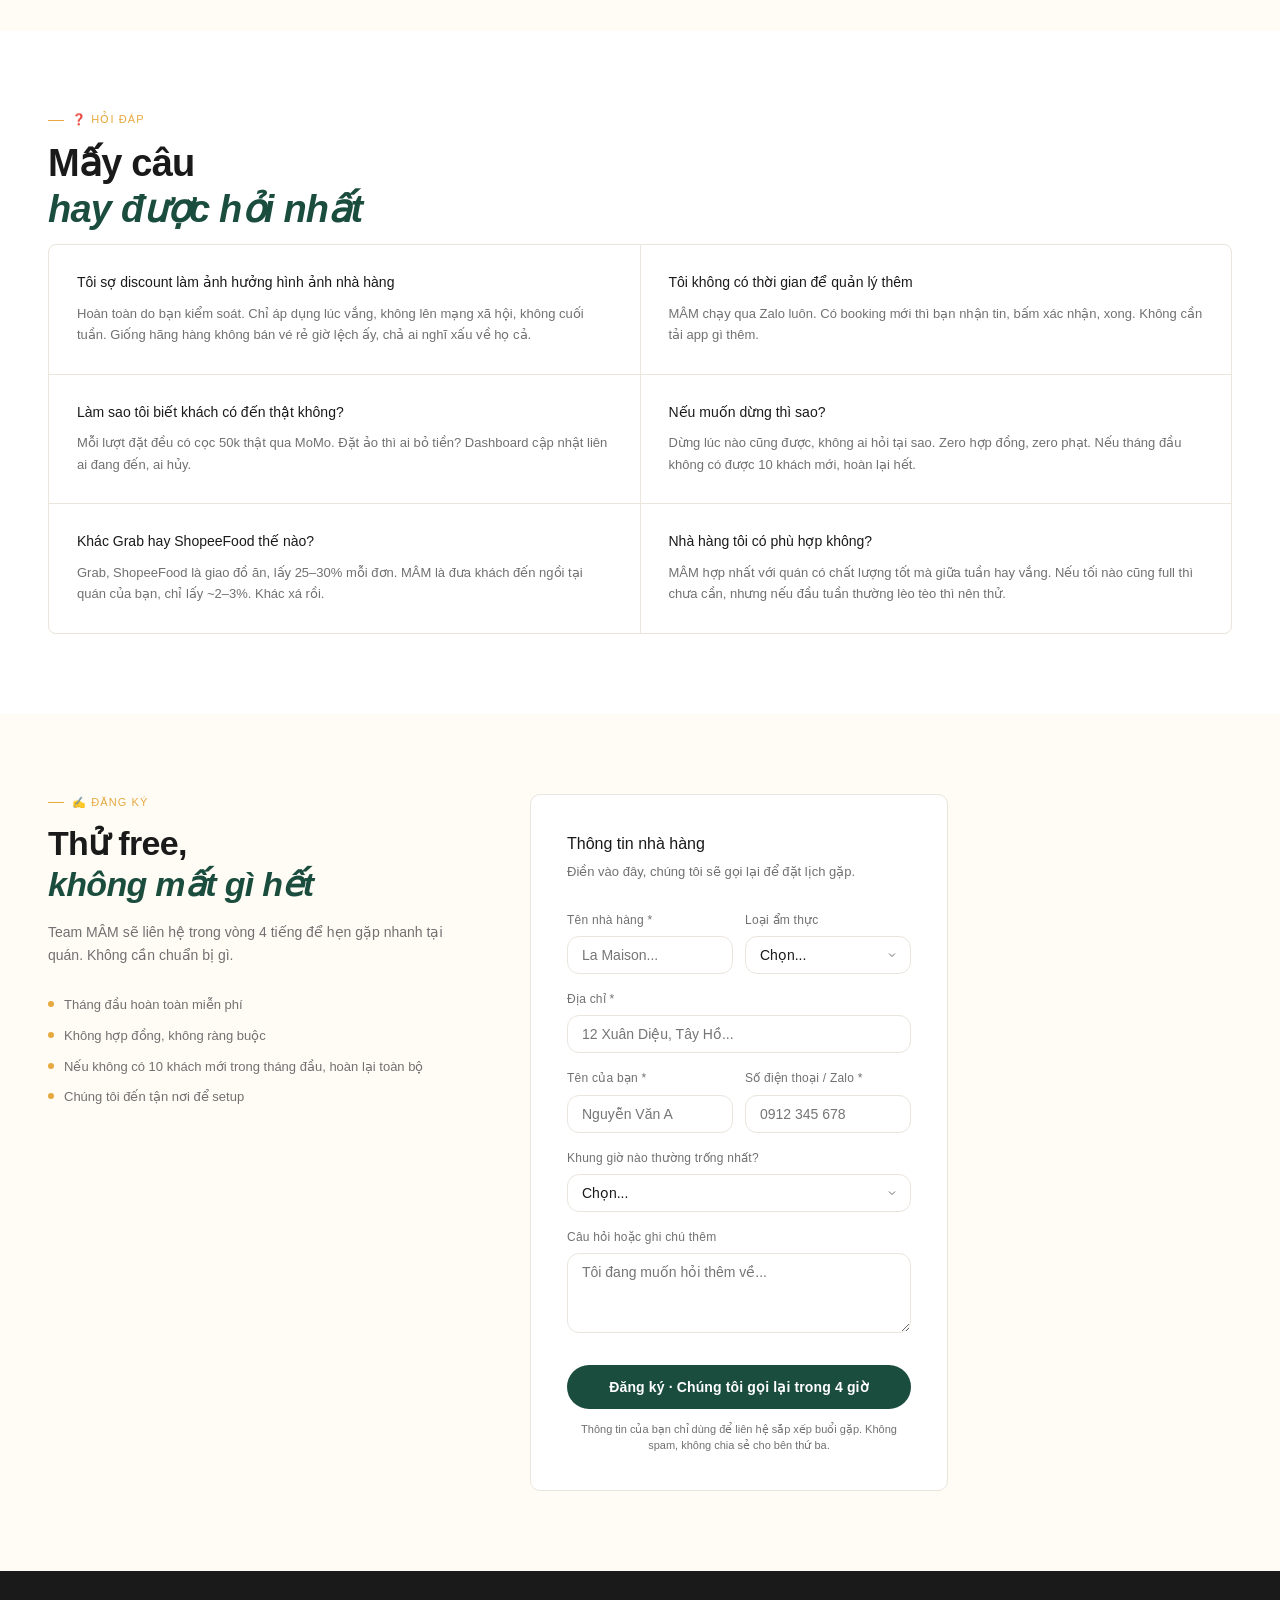
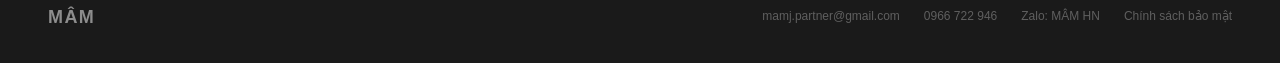
==== commit 53892c1a: "Init upload" ====
--- a/init.html
+++ b/init.html
@@ -1,1180 +1,1493 @@
 <!DOCTYPE html>
 <html lang="vi">
+
 <head>
-<meta charset="UTF-8">
-<meta name="viewport" content="width=device-width, initial-scale=1.0">
-<title>MÂM · Nền tảng đặt bàn cho nhà hàng Hà Nội</title>
-<meta name="description" content="MÂM giúp nhà hàng lấp đầy bàn trống giờ thấp điểm. Không phí cố định. Chỉ trả khi có khách thật đến.">
-<style>
-  *, *::before, *::after { box-sizing: border-box; margin: 0; padding: 0; }
-
-  :root {
-    --green:   #1A3C34;
-    --green2:  #2D5A4A;
-    --gold:    #C9963A;
-    --rust:    #E8774A;
-    --cream:   #F6F3EE;
-    --stone:   #E8E3DB;
-    --white:   #FFFFFF;
-    --ink:     #111111;
-    --muted:   #6B6B6B;
-    --light:   #F0EDE8;
-    --border:  #DDD8D0;
-    --radius:  6px;
-    --font-sans: 'Helvetica Neue', Helvetica, Arial, 'Liberation Sans', sans-serif;
-  }
-
-  html { scroll-behavior: smooth; }
-
-  body {
-    font-family: var(--font-sans);
-    background: var(--white);
-    color: var(--ink);
-    font-size: 16px;
-    line-height: 1.6;
-    -webkit-font-smoothing: antialiased;
-  }
-
-  /* NAV */
-  nav {
-    position: sticky;
-    top: 0;
-    z-index: 100;
-    background: var(--white);
-    border-bottom: 1px solid var(--border);
-    padding: 0 48px;
-    height: 60px;
-    display: flex;
-    align-items: center;
-    justify-content: space-between;
-  }
-  .nav-logo {
-    font-family: var(--font-sans);
-    font-size: 20px;
-    font-weight: 700;
-    color: var(--green);
-    letter-spacing: 0.08em;
-    text-decoration: none;
-    text-transform: uppercase;
-  }
-  .nav-links {
-    display: flex;
-    align-items: center;
-    gap: 32px;
-  }
-  .nav-links a {
-    font-size: 13px;
-    color: var(--muted);
-    text-decoration: none;
-    font-weight: 400;
-    transition: color 0.15s;
-  }
-  .nav-links a:hover { color: var(--ink); }
-  .btn-nav {
-    background: var(--green);
-    color: var(--white);
-    font-family: var(--font-sans);
-    font-size: 13px;
-    font-weight: 500;
-    padding: 8px 18px;
-    border: none;
-    border-radius: var(--radius);
-    cursor: pointer;
-    text-decoration: none;
-    transition: background 0.15s;
-  }
-  .btn-nav:hover { background: var(--green2); }
-
-  /* HERO */
-  .hero {
-    background: var(--green);
-    padding: 96px 48px 80px;
-    position: relative;
-    overflow: hidden;
-  }
-  .hero::after {
-    content: '';
-    position: absolute;
-    right: -60px;
-    top: -60px;
-    width: 400px;
-    height: 400px;
-    border-radius: 50%;
-    background: rgba(201,150,58,0.08);
-    pointer-events: none;
-  }
-  .hero-inner {
-    max-width: 680px;
-    position: relative;
-    z-index: 1;
-  }
-  .hero-tag {
-    display: inline-flex;
-    align-items: center;
-    gap: 6px;
-    font-size: 11px;
-    font-weight: 500;
-    color: var(--gold);
-    letter-spacing: 0.1em;
-    text-transform: uppercase;
-    margin-bottom: 24px;
-  }
-  .hero-tag::before {
-    content: '';
-    display: block;
-    width: 20px;
-    height: 1px;
-    background: var(--gold);
-  }
-  .hero h1 {
-    font-family: var(--font-sans);
-    font-size: clamp(36px, 5vw, 52px);
-    font-weight: 600;
-    color: var(--white);
-    line-height: 1.15;
-    margin-bottom: 20px;
-    letter-spacing: -0.02em;
-  }
-  .hero h1 em {
-    font-style: italic;
-    color: var(--gold);
-  }
-  .hero-sub {
-    font-size: 17px;
-    color: rgba(255,255,255,0.6);
-    line-height: 1.65;
-    max-width: 480px;
-    margin-bottom: 36px;
-    font-weight: 300;
-  }
-  .hero-ctas {
-    display: flex;
-    align-items: center;
-    gap: 16px;
-    flex-wrap: wrap;
-  }
-  .btn-primary {
-    background: var(--gold);
-    color: var(--white);
-    font-family: var(--font-sans);
-    font-size: 14px;
-    font-weight: 500;
-    padding: 13px 24px;
-    border: none;
-    border-radius: var(--radius);
-    cursor: pointer;
-    text-decoration: none;
-    display: inline-block;
-    transition: opacity 0.15s;
-  }
-  .btn-primary:hover { opacity: 0.88; }
-  .btn-ghost {
-    font-size: 13px;
-    color: rgba(255,255,255,0.5);
-    text-decoration: none;
-    display: flex;
-    align-items: center;
-    gap: 6px;
-    transition: color 0.15s;
-  }
-  .btn-ghost:hover { color: rgba(255,255,255,0.8); }
-  .hero-note {
-    margin-top: 16px;
-    font-size: 12px;
-    color: rgba(255,255,255,0.3);
-  }
-
-  /* TICKER */
-  .ticker {
-    background: var(--gold);
-    padding: 10px 0;
-    overflow: hidden;
-    white-space: nowrap;
-  }
-  .ticker-inner {
-    display: inline-flex;
-    gap: 48px;
-    animation: scroll 22s linear infinite;
-    font-size: 12px;
-    font-weight: 500;
-    color: var(--white);
-    letter-spacing: 0.06em;
-  }
-  .ticker-item { flex-shrink: 0; }
-  @keyframes scroll { from { transform: translateX(0); } to { transform: translateX(-50%); } }
-
-  /* STATS */
-  .stats {
-    display: grid;
-    grid-template-columns: repeat(4, 1fr);
-    border-bottom: 1px solid var(--border);
-    background: var(--white);
-  }
-  .stat {
-    padding: 32px 32px;
-    border-right: 1px solid var(--border);
-  }
-  .stat:last-child { border-right: none; }
-  .stat-num {
-    font-family: var(--font-sans);
-    font-size: 36px;
-    color: var(--green);
-    line-height: 1;
-    margin-bottom: 6px;
-  }
-  .stat-lbl {
-    font-size: 12px;
-    color: var(--muted);
-    line-height: 1.5;
-  }
-
-  /* SECTION */
-  section {
-    padding: 80px 48px;
-  }
-  .section-tag {
-    font-size: 11px;
-    font-weight: 500;
-    color: var(--gold);
-    letter-spacing: 0.1em;
-    text-transform: uppercase;
-    margin-bottom: 12px;
-    display: flex;
-    align-items: center;
-    gap: 8px;
-  }
-  .section-tag::before {
-    content: '';
-    display: block;
-    width: 16px;
-    height: 1px;
-    background: var(--gold);
-  }
-  section h2 {
-    font-family: var(--font-sans);
-    font-size: clamp(28px, 3.5vw, 38px);
-    font-weight: 600;
-    color: var(--ink);
-    line-height: 1.2;
-    margin-bottom: 12px;
-    letter-spacing: -0.02em;
-    max-width: 560px;
-  }
-  section h2 em { font-style: italic; color: var(--green); }
-  .section-sub {
-    font-size: 15px;
-    color: var(--muted);
-    line-height: 1.65;
-    max-width: 480px;
-    margin-bottom: 48px;
-  }
-
-  /* VALUE PROPS */
-  .value-bg { background: var(--cream); }
-  .value-grid {
-    display: grid;
-    grid-template-columns: repeat(3, 1fr);
-    gap: 1px;
-    background: var(--border);
-    border: 1px solid var(--border);
-    border-radius: 8px;
-    overflow: hidden;
-  }
-  .value-card {
-    background: var(--white);
-    padding: 32px 28px;
-    transition: background 0.2s;
-  }
-  .value-card:hover { background: #fafaf8; }
-  .value-icon {
-    width: 36px;
-    height: 36px;
-    background: var(--green);
-    border-radius: 6px;
-    display: flex;
-    align-items: center;
-    justify-content: center;
-    margin-bottom: 16px;
-  }
-  .value-icon svg { width: 18px; height: 18px; stroke: var(--white); fill: none; stroke-width: 1.8; stroke-linecap: round; stroke-linejoin: round; }
-  .value-card h3 {
-    font-size: 15px;
-    font-weight: 500;
-    color: var(--ink);
-    margin-bottom: 8px;
-  }
-  .value-card p {
-    font-size: 13px;
-    color: var(--muted);
-    line-height: 1.6;
-  }
-
-  /* HOW IT WORKS */
-  .how-grid {
-    display: grid;
-    grid-template-columns: repeat(4, 1fr);
-    gap: 24px;
-    counter-reset: steps;
-  }
-  .how-item {
-    counter-increment: steps;
-  }
-  .how-n {
-    font-family: var(--font-sans);
-    font-size: 40px;
-    font-weight: 300;
-    color: var(--stone);
-    line-height: 1;
-    margin-bottom: 16px;
-  }
-  .how-item h3 {
-    font-size: 14px;
-    font-weight: 500;
-    color: var(--ink);
-    margin-bottom: 8px;
-  }
-  .how-item p {
-    font-size: 13px;
-    color: var(--muted);
-    line-height: 1.6;
-  }
-  .how-divider {
-    width: 24px;
-    height: 1px;
-    background: var(--gold);
-    margin-bottom: 16px;
-  }
-
-  /* PRICING */
-  .pricing-bg { background: var(--green); }
-  .pricing-bg .section-sub { color: rgba(255,255,255,0.5); }
-  .pricing-bg h2 { color: var(--white); }
-  .pricing-bg h2 em { color: var(--gold); }
-  .pricing-bg .section-tag { color: rgba(201,150,58,0.8); }
-  .pricing-bg .section-tag::before { background: rgba(201,150,58,0.8); }
-  .pricing-wrap {
-    display: grid;
-    grid-template-columns: 1fr 1fr;
-    gap: 20px;
-    max-width: 720px;
-  }
-  .pricing-card {
-    background: rgba(255,255,255,0.06);
-    border: 1px solid rgba(255,255,255,0.1);
-    border-radius: 8px;
-    padding: 28px;
-  }
-  .pricing-card.highlight {
-    background: var(--gold);
-    border-color: var(--gold);
-  }
-  .pricing-card h3 {
-    font-size: 12px;
-    font-weight: 500;
-    color: rgba(255,255,255,0.5);
-    letter-spacing: 0.08em;
-    text-transform: uppercase;
-    margin-bottom: 20px;
-  }
-  .pricing-card.highlight h3 { color: rgba(255,255,255,0.75); }
-  .price-rows {}
-  .price-row {
-    display: flex;
-    justify-content: space-between;
-    align-items: center;
-    padding: 10px 0;
-    border-bottom: 1px solid rgba(255,255,255,0.08);
-    font-size: 13px;
-  }
-  .price-row:last-child { border-bottom: none; }
-  .pricing-card.highlight .price-row { border-bottom-color: rgba(255,255,255,0.15); }
-  .price-lbl { color: rgba(255,255,255,0.6); }
-  .price-val { color: var(--white); font-weight: 500; }
-  .price-val.free { color: #6ee7b7; }
-  .price-val.highlight-val { color: var(--white); font-size: 15px; }
-  .vs-note {
-    margin-top: 20px;
-    font-size: 12px;
-    color: rgba(255,255,255,0.35);
-    line-height: 1.6;
-  }
-
-  /* ROI CALC */
-  .roi-section { background: var(--cream); }
-  .roi-wrap {
-    display: grid;
-    grid-template-columns: 1fr 1fr;
-    gap: 40px;
-    align-items: start;
-  }
-  .roi-controls { }
-  .slider-group {
-    margin-bottom: 24px;
-  }
-  .slider-label {
-    display: flex;
-    justify-content: space-between;
-    font-size: 13px;
-    color: var(--muted);
-    margin-bottom: 8px;
-  }
-  .slider-val {
-    font-weight: 500;
-    color: var(--ink);
-  }
-  input[type=range] {
-    width: 100%;
-    height: 3px;
-    -webkit-appearance: none;
-    appearance: none;
-    background: var(--stone);
-    border-radius: 2px;
-    outline: none;
-    cursor: pointer;
-  }
-  input[type=range]::-webkit-slider-thumb {
-    -webkit-appearance: none;
-    appearance: none;
-    width: 18px;
-    height: 18px;
-    border-radius: 50%;
-    background: var(--green);
-    cursor: pointer;
-    border: 2px solid var(--white);
-    box-shadow: 0 1px 4px rgba(0,0,0,0.15);
-  }
-  .roi-result {
-    background: var(--green);
-    border-radius: 8px;
-    padding: 32px;
-  }
-  .roi-result-label {
-    font-size: 11px;
-    font-weight: 500;
-    color: rgba(255,255,255,0.4);
-    letter-spacing: 0.1em;
-    text-transform: uppercase;
-    margin-bottom: 8px;
-  }
-  .roi-result-num {
-    font-family: var(--font-sans);
-    font-size: 44px;
-    color: var(--white);
-    line-height: 1;
-    margin-bottom: 4px;
-  }
-  .roi-result-sub {
-    font-size: 12px;
-    color: rgba(255,255,255,0.4);
-    margin-bottom: 28px;
-  }
-  .roi-breakdown {}
-  .roi-line {
-    display: flex;
-    justify-content: space-between;
-    font-size: 12px;
-    padding: 8px 0;
-    border-bottom: 1px solid rgba(255,255,255,0.08);
-  }
-  .roi-line:last-child { border-bottom: none; }
-  .roi-line-lbl { color: rgba(255,255,255,0.5); }
-  .roi-line-val { color: var(--white); font-weight: 500; }
-  .roi-line-val.deduct { color: rgba(255,255,255,0.4); }
-
-  /* FAQ */
-  .faq-grid {
-    display: grid;
-    grid-template-columns: 1fr 1fr;
-    gap: 1px;
-    background: var(--border);
-    border: 1px solid var(--border);
-    border-radius: 8px;
-    overflow: hidden;
-  }
-  .faq-item {
-    background: var(--white);
-    padding: 28px;
-  }
-  .faq-q {
-    font-size: 14px;
-    font-weight: 500;
-    color: var(--ink);
-    margin-bottom: 10px;
-    line-height: 1.4;
-  }
-  .faq-a {
-    font-size: 13px;
-    color: var(--muted);
-    line-height: 1.65;
-  }
-
-  /* FORM SECTION */
-  .form-section {
-    background: var(--cream);
-    padding: 80px 48px;
-  }
-  .form-wrap {
-    display: grid;
-    grid-template-columns: 1fr 1fr;
-    gap: 64px;
-    align-items: start;
-    max-width: 900px;
-  }
-  .form-left h2 {
-    font-family: var(--font-sans);
-    font-size: 34px;
-    font-weight: 600;
-    color: var(--ink);
-    line-height: 1.2;
-    margin-bottom: 16px;
-    letter-spacing: -0.02em;
-  }
-  .form-left h2 em { font-style: italic; color: var(--green); }
-  .form-left p {
-    font-size: 14px;
-    color: var(--muted);
-    line-height: 1.65;
-    margin-bottom: 28px;
-  }
-  .form-guarantees { display: flex; flex-direction: column; gap: 10px; }
-  .guarantee {
-    display: flex;
-    align-items: flex-start;
-    gap: 10px;
-    font-size: 13px;
-    color: var(--muted);
-  }
-  .guarantee-dot {
-    width: 6px;
-    height: 6px;
-    border-radius: 50%;
-    background: var(--gold);
-    margin-top: 6px;
-    flex-shrink: 0;
-  }
-
-  .form-card {
-    background: var(--white);
-    border: 1px solid var(--border);
-    border-radius: 10px;
-    padding: 36px;
-  }
-  .form-card h3 {
-    font-size: 16px;
-    font-weight: 500;
-    color: var(--ink);
-    margin-bottom: 6px;
-  }
-  .form-card .form-sub {
-    font-size: 13px;
-    color: var(--muted);
-    margin-bottom: 28px;
-  }
-  .form-field {
-    margin-bottom: 16px;
-  }
-  .form-field label {
-    display: block;
-    font-size: 12px;
-    font-weight: 500;
-    color: var(--muted);
-    margin-bottom: 6px;
-    letter-spacing: 0.02em;
-  }
-  .form-field input,
-  .form-field select,
-  .form-field textarea {
-    width: 100%;
-    font-family: var(--font-sans);
-    font-size: 14px;
-    color: var(--ink);
-    background: var(--white);
-    border: 1px solid var(--border);
-    border-radius: var(--radius);
-    padding: 10px 14px;
-    outline: none;
-    transition: border-color 0.15s;
-    -webkit-appearance: none;
-    appearance: none;
-  }
-  .form-field input:focus,
-  .form-field select:focus,
-  .form-field textarea:focus {
-    border-color: var(--green);
-  }
-  .form-field textarea { resize: vertical; min-height: 80px; }
-  .form-field select {
-    background-image: url("data:image/svg+xml,%3Csvg xmlns='http://www.w3.org/2000/svg' width='12' height='12' viewBox='0 0 24 24' fill='none' stroke='%236B6B6B' stroke-width='2'%3E%3Cpath d='M6 9l6 6 6-6'/%3E%3C/svg%3E");
-    background-repeat: no-repeat;
-    background-position: right 12px center;
-    padding-right: 36px;
-  }
-  .form-row { display: grid; grid-template-columns: 1fr 1fr; gap: 12px; }
-  .btn-submit {
-    width: 100%;
-    background: var(--green);
-    color: var(--white);
-    font-family: var(--font-sans);
-    font-size: 14px;
-    font-weight: 500;
-    padding: 13px;
-    border: none;
-    border-radius: var(--radius);
-    cursor: pointer;
-    margin-top: 8px;
-    transition: background 0.15s;
-    letter-spacing: 0.01em;
-  }
-  .btn-submit:hover { background: var(--green2); }
-  .form-legal {
-    font-size: 11px;
-    color: var(--muted);
-    text-align: center;
-    margin-top: 12px;
-    line-height: 1.5;
-  }
-
-  /* SUCCESS STATE */
-  .form-success {
-    display: none;
-    text-align: center;
-    padding: 32px 0;
-  }
-  .success-icon {
-    width: 48px;
-    height: 48px;
-    background: #d1fae5;
-    border-radius: 50%;
-    display: flex;
-    align-items: center;
-    justify-content: center;
-    margin: 0 auto 16px;
-  }
-  .success-icon svg { width: 22px; height: 22px; stroke: #065f46; fill: none; stroke-width: 2; stroke-linecap: round; stroke-linejoin: round; }
-  .form-success h3 { font-size: 16px; font-weight: 500; color: var(--ink); margin-bottom: 8px; }
-  .form-success p { font-size: 13px; color: var(--muted); }
-
-  /* FOOTER */
-  footer {
-    background: var(--ink);
-    padding: 32px 48px;
-    display: flex;
-    justify-content: space-between;
-    align-items: center;
-    flex-wrap: wrap;
-    gap: 16px;
-  }
-  .footer-logo {
-    font-family: var(--font-sans);
-    font-size: 18px;
-    font-weight: 700;
-    color: rgba(255,255,255,0.5);
-    letter-spacing: 0.08em;
-    text-transform: uppercase;
-  }
-  .footer-links {
-    display: flex;
-    gap: 24px;
-    flex-wrap: wrap;
-  }
-  .footer-links a {
-    font-size: 12px;
-    color: rgba(255,255,255,0.3);
-    text-decoration: none;
-  }
-  .footer-links a:hover { color: rgba(255,255,255,0.6); }
-
-  /* ANIMATIONS */
-  .fade-up {
-    opacity: 0;
-    transform: translateY(20px);
-    transition: opacity 0.5s ease, transform 0.5s ease;
-  }
-  .fade-up.visible {
-    opacity: 1;
-    transform: translateY(0);
-  }
-
-  @media (max-width: 768px) {
-    nav { padding: 0 20px; }
-    .hero, section, .form-section { padding: 56px 20px; }
-    .stats { grid-template-columns: repeat(2, 1fr); }
-    .stat { border-right: none; border-bottom: 1px solid var(--border); }
-    .value-grid, .how-grid, .pricing-wrap, .roi-wrap, .faq-grid, .form-wrap { grid-template-columns: 1fr; }
-    .form-row { grid-template-columns: 1fr; }
-  }
-</style>
+    <meta charset="UTF-8">
+    <meta name="viewport" content="width=device-width, initial-scale=1.0">
+    <title>MÂM · Nền tảng đặt bàn cho nhà hàng Hà Nội</title>
+    <meta name="description"
+        content="MÂM giúp nhà hàng lấp đầy bàn trống giờ thấp điểm. Không phí cố định. Chỉ trả khi có khách thật đến.">
+    <style>
+        *,
+        *::before,
+        *::after {
+            box-sizing: border-box;
+            margin: 0;
+            padding: 0;
+        }
+
+        :root {
+            --green: #1B4D3E;
+            --green2: #2A7D5F;
+            --gold: #E6A940;
+            --rust: #F07856;
+            --cream: #FFFBF5;
+            --stone: #EDE8DF;
+            --white: #FFFFFF;
+            --ink: #1A1A1A;
+            --muted: #717171;
+            --light: #F5F1EB;
+            --border: #EAE5DD;
+            --radius: 12px;
+            --font-sans: 'Helvetica Neue', Helvetica, Arial, 'Liberation Sans', sans-serif;
+        }
+
+        html {
+            scroll-behavior: smooth;
+        }
+
+        body {
+            font-family: var(--font-sans);
+            background: var(--white);
+            color: var(--ink);
+            font-size: 16px;
+            line-height: 1.6;
+            -webkit-font-smoothing: antialiased;
+        }
+
+        /* NAV */
+        nav {
+            position: sticky;
+            top: 0;
+            z-index: 100;
+            background: var(--white);
+            border-bottom: 1px solid var(--border);
+            padding: 0 48px;
+            height: 60px;
+            display: flex;
+            align-items: center;
+            justify-content: space-between;
+        }
+
+        .nav-logo {
+            font-family: var(--font-sans);
+            font-size: 20px;
+            font-weight: 700;
+            color: var(--green);
+            letter-spacing: 0.08em;
+            text-decoration: none;
+            text-transform: uppercase;
+        }
+
+        .nav-links {
+            display: flex;
+            align-items: center;
+            gap: 32px;
+        }
+
+        .nav-links a {
+            font-size: 13px;
+            color: var(--muted);
+            text-decoration: none;
+            font-weight: 400;
+            transition: color 0.15s;
+        }
+
+        .nav-links a:hover {
+            color: var(--ink);
+        }
+
+        .btn-nav {
+            background: var(--green);
+            color: var(--white);
+            font-family: var(--font-sans);
+            font-size: 13px;
+            font-weight: 500;
+            padding: 8px 20px;
+            border: none;
+            border-radius: 100px;
+            cursor: pointer;
+            text-decoration: none;
+            transition: all 0.2s;
+        }
+
+        .btn-nav:hover {
+            background: var(--green2);
+            transform: translateY(-1px);
+        }
+
+        /* HERO */
+        .hero {
+            background: linear-gradient(135deg, #1B4D3E 0%, #236B52 50%, #1B4D3E 100%);
+            padding: 96px 48px 80px;
+            position: relative;
+            overflow: hidden;
+        }
+
+        .hero::after {
+            content: '';
+            position: absolute;
+            right: -100px;
+            top: -100px;
+            width: 500px;
+            height: 500px;
+            border-radius: 50%;
+            background: radial-gradient(circle, rgba(212,162,78,0.12) 0%, transparent 70%);
+            pointer-events: none;
+        }
+
+        .hero-inner {
+            max-width: 680px;
+            position: relative;
+            z-index: 1;
+        }
+
+        .hero-tag {
+            display: inline-flex;
+            align-items: center;
+            gap: 6px;
+            font-size: 11px;
+            font-weight: 500;
+            color: var(--gold);
+            letter-spacing: 0.1em;
+            text-transform: uppercase;
+            margin-bottom: 24px;
+        }
+
+        .hero-tag::before {
+            content: '';
+            display: block;
+            width: 20px;
+            height: 1px;
+            background: var(--gold);
+        }
+
+        .hero h1 {
+            font-family: var(--font-sans);
+            font-size: clamp(36px, 5vw, 52px);
+            font-weight: 600;
+            color: var(--white);
+            line-height: 1.15;
+            margin-bottom: 20px;
+            letter-spacing: -0.02em;
+        }
+
+        .hero h1 em {
+            font-style: italic;
+            color: var(--gold);
+        }
+
+        .hero-sub {
+            font-size: 17px;
+            color: rgba(255, 255, 255, 0.6);
+            line-height: 1.65;
+            max-width: 480px;
+            margin-bottom: 36px;
+            font-weight: 300;
+        }
+
+        .hero-ctas {
+            display: flex;
+            align-items: center;
+            gap: 16px;
+            flex-wrap: wrap;
+        }
+
+        .btn-primary {
+            background: var(--gold);
+            color: var(--white);
+            font-family: var(--font-sans);
+            font-size: 14px;
+            font-weight: 600;
+            padding: 14px 28px;
+            border: none;
+            border-radius: 100px;
+            cursor: pointer;
+            text-decoration: none;
+            display: inline-block;
+            transition: all 0.2s;
+            box-shadow: 0 4px 12px rgba(212,162,78,0.3);
+        }
+
+        .btn-primary:hover {
+            transform: translateY(-2px);
+            box-shadow: 0 6px 20px rgba(212,162,78,0.4);
+        }
+
+        .btn-ghost {
+            font-size: 13px;
+            color: rgba(255, 255, 255, 0.5);
+            text-decoration: none;
+            display: flex;
+            align-items: center;
+            gap: 6px;
+            transition: color 0.15s;
+        }
+
+        .btn-ghost:hover {
+            color: rgba(255, 255, 255, 0.8);
+        }
+
+        .hero-note {
+            margin-top: 16px;
+            font-size: 12px;
+            color: rgba(255, 255, 255, 0.3);
+        }
+
+        /* TICKER */
+        .ticker {
+            background: var(--gold);
+            padding: 10px 0;
+            overflow: hidden;
+            white-space: nowrap;
+        }
+
+        .ticker-inner {
+            display: inline-flex;
+            gap: 48px;
+            animation: scroll 22s linear infinite;
+            font-size: 12px;
+            font-weight: 500;
+            color: var(--white);
+            letter-spacing: 0.06em;
+        }
+
+        .ticker-item {
+            flex-shrink: 0;
+        }
+
+        @keyframes scroll {
+            from {
+                transform: translateX(0);
+            }
+
+            to {
+                transform: translateX(-50%);
+            }
+        }
+
+        /* STATS */
+        .stats {
+            display: grid;
+            grid-template-columns: repeat(4, 1fr);
+            border-bottom: 1px solid var(--border);
+            background: var(--white);
+        }
+
+        .stat {
+            padding: 32px 32px;
+            border-right: 1px solid var(--border);
+        }
+
+        .stat:last-child {
+            border-right: none;
+        }
+
+        .stat-num {
+            font-family: var(--font-sans);
+            font-size: 36px;
+            color: var(--green);
+            line-height: 1;
+            margin-bottom: 6px;
+        }
+
+        .stat-lbl {
+            font-size: 12px;
+            color: var(--muted);
+            line-height: 1.5;
+        }
+
+        /* SECTION */
+        section {
+            padding: 80px 48px;
+        }
+
+        .section-tag {
+            font-size: 11px;
+            font-weight: 500;
+            color: var(--gold);
+            letter-spacing: 0.1em;
+            text-transform: uppercase;
+            margin-bottom: 12px;
+            display: flex;
+            align-items: center;
+            gap: 8px;
+        }
+
+        .section-tag::before {
+            content: '';
+            display: block;
+            width: 16px;
+            height: 1px;
+            background: var(--gold);
+        }
+
+        section h2 {
+            font-family: var(--font-sans);
+            font-size: clamp(28px, 3.5vw, 38px);
+            font-weight: 600;
+            color: var(--ink);
+            line-height: 1.2;
+            margin-bottom: 12px;
+            letter-spacing: -0.02em;
+            max-width: 560px;
+        }
+
+        section h2 em {
+            font-style: italic;
+            color: var(--green);
+        }
+
+        .section-sub {
+            font-size: 15px;
+            color: var(--muted);
+            line-height: 1.65;
+            max-width: 480px;
+            margin-bottom: 48px;
+        }
+
+        /* VALUE PROPS */
+        .value-bg {
+            background: var(--cream);
+        }
+
+        .value-grid {
+            display: grid;
+            grid-template-columns: repeat(3, 1fr);
+            gap: 1px;
+            background: var(--border);
+            border: 1px solid var(--border);
+            border-radius: 8px;
+            overflow: hidden;
+        }
+
+        .value-card {
+            background: var(--white);
+            padding: 32px 28px;
+            transition: all 0.3s ease;
+        }
+
+        .value-card:hover {
+            background: #fafaf8;
+            transform: translateY(-2px);
+        }
+
+        .value-icon {
+            width: 40px;
+            height: 40px;
+            background: linear-gradient(135deg, var(--green) 0%, #2D5A4A 100%);
+            border-radius: 12px;
+            display: flex;
+            align-items: center;
+            justify-content: center;
+            margin-bottom: 16px;
+        }
+
+        .value-icon svg {
+            width: 18px;
+            height: 18px;
+            stroke: var(--white);
+            fill: none;
+            stroke-width: 1.8;
+            stroke-linecap: round;
+            stroke-linejoin: round;
+        }
+
+        .value-card h3 {
+            font-size: 15px;
+            font-weight: 500;
+            color: var(--ink);
+            margin-bottom: 8px;
+        }
+
+        .value-card p {
+            font-size: 13px;
+            color: var(--muted);
+            line-height: 1.6;
+        }
+
+        /* HOW IT WORKS */
+        .how-grid {
+            display: grid;
+            grid-template-columns: repeat(4, 1fr);
+            gap: 24px;
+            counter-reset: steps;
+        }
+
+        .how-item {
+            counter-increment: steps;
+        }
+
+        .how-n {
+            font-family: var(--font-sans);
+            font-size: 40px;
+            font-weight: 300;
+            color: var(--stone);
+            line-height: 1;
+            margin-bottom: 16px;
+        }
+
+        .how-item h3 {
+            font-size: 14px;
+            font-weight: 500;
+            color: var(--ink);
+            margin-bottom: 8px;
+        }
+
+        .how-item p {
+            font-size: 13px;
+            color: var(--muted);
+            line-height: 1.6;
+        }
+
+        .how-divider {
+            width: 24px;
+            height: 1px;
+            background: var(--gold);
+            margin-bottom: 16px;
+        }
+
+        /* PRICING */
+        .pricing-bg {
+            background: var(--green);
+        }
+
+        .pricing-bg .section-sub {
+            color: rgba(255, 255, 255, 0.5);
+        }
+
+        .pricing-bg h2 {
+            color: var(--white);
+        }
+
+        .pricing-bg h2 em {
+            color: var(--gold);
+        }
+
+        .pricing-bg .section-tag {
+            color: rgba(201, 150, 58, 0.8);
+        }
+
+        .pricing-bg .section-tag::before {
+            background: rgba(201, 150, 58, 0.8);
+        }
+
+        .pricing-wrap {
+            display: grid;
+            grid-template-columns: 1fr 1fr;
+            gap: 20px;
+            max-width: 720px;
+        }
+
+        .pricing-card {
+            background: rgba(255, 255, 255, 0.06);
+            border: 1px solid rgba(255, 255, 255, 0.1);
+            border-radius: 8px;
+            padding: 28px;
+        }
+
+        .pricing-card.highlight {
+            background: var(--gold);
+            border-color: var(--gold);
+        }
+
+        .pricing-card h3 {
+            font-size: 12px;
+            font-weight: 500;
+            color: rgba(255, 255, 255, 0.5);
+            letter-spacing: 0.08em;
+            text-transform: uppercase;
+            margin-bottom: 20px;
+        }
+
+        .pricing-card.highlight h3 {
+            color: rgba(255, 255, 255, 0.75);
+        }
+
+        .price-rows {}
+
+        .price-row {
+            display: flex;
+            justify-content: space-between;
+            align-items: center;
+            padding: 10px 0;
+            border-bottom: 1px solid rgba(255, 255, 255, 0.08);
+            font-size: 13px;
+        }
+
+        .price-row:last-child {
+            border-bottom: none;
+        }
+
+        .pricing-card.highlight .price-row {
+            border-bottom-color: rgba(255, 255, 255, 0.15);
+        }
+
+        .price-lbl {
+            color: rgba(255, 255, 255, 0.6);
+        }
+
+        .price-val {
+            color: var(--white);
+            font-weight: 500;
+        }
+
+        .price-val.free {
+            color: #6ee7b7;
+        }
+
+        .price-val.highlight-val {
+            color: var(--white);
+            font-size: 15px;
+        }
+
+        .vs-note {
+            margin-top: 20px;
+            font-size: 12px;
+            color: rgba(255, 255, 255, 0.35);
+            line-height: 1.6;
+        }
+
+        /* ROI CALC */
+        .roi-section {
+            background: var(--cream);
+        }
+
+        .roi-wrap {
+            display: grid;
+            grid-template-columns: 1fr 1fr;
+            gap: 40px;
+            align-items: start;
+        }
+
+        .roi-controls {}
+
+        .slider-group {
+            margin-bottom: 24px;
+        }
+
+        .slider-label {
+            display: flex;
+            justify-content: space-between;
+            font-size: 13px;
+            color: var(--muted);
+            margin-bottom: 8px;
+        }
+
+        .slider-val {
+            font-weight: 500;
+            color: var(--ink);
+        }
+
+        input[type=range] {
+            width: 100%;
+            height: 3px;
+            -webkit-appearance: none;
+            appearance: none;
+            background: var(--stone);
+            border-radius: 2px;
+            outline: none;
+            cursor: pointer;
+        }
+
+        input[type=range]::-webkit-slider-thumb {
+            -webkit-appearance: none;
+            appearance: none;
+            width: 18px;
+            height: 18px;
+            border-radius: 50%;
+            background: var(--green);
+            cursor: pointer;
+            border: 2px solid var(--white);
+            box-shadow: 0 1px 4px rgba(0, 0, 0, 0.15);
+        }
+
+        .roi-result {
+            background: var(--green);
+            border-radius: 8px;
+            padding: 32px;
+        }
+
+        .roi-result-label {
+            font-size: 11px;
+            font-weight: 500;
+            color: rgba(255, 255, 255, 0.4);
+            letter-spacing: 0.1em;
+            text-transform: uppercase;
+            margin-bottom: 8px;
+        }
+
+        .roi-result-num {
+            font-family: var(--font-sans);
+            font-size: 44px;
+            color: var(--white);
+            line-height: 1;
+            margin-bottom: 4px;
+        }
+
+        .roi-result-sub {
+            font-size: 12px;
+            color: rgba(255, 255, 255, 0.4);
+            margin-bottom: 28px;
+        }
+
+        .roi-breakdown {}
+
+        .roi-line {
+            display: flex;
+            justify-content: space-between;
+            font-size: 12px;
+            padding: 8px 0;
+            border-bottom: 1px solid rgba(255, 255, 255, 0.08);
+        }
+
+        .roi-line:last-child {
+            border-bottom: none;
+        }
+
+        .roi-line-lbl {
+            color: rgba(255, 255, 255, 0.5);
+        }
+
+        .roi-line-val {
+            color: var(--white);
+            font-weight: 500;
+        }
+
+        .roi-line-val.deduct {
+            color: rgba(255, 255, 255, 0.4);
+        }
+
+        /* FAQ */
+        .faq-grid {
+            display: grid;
+            grid-template-columns: 1fr 1fr;
+            gap: 1px;
+            background: var(--border);
+            border: 1px solid var(--border);
+            border-radius: 8px;
+            overflow: hidden;
+        }
+
+        .faq-item {
+            background: var(--white);
+            padding: 28px;
+        }
+
+        .faq-q {
+            font-size: 14px;
+            font-weight: 500;
+            color: var(--ink);
+            margin-bottom: 10px;
+            line-height: 1.4;
+        }
+
+        .faq-a {
+            font-size: 13px;
+            color: var(--muted);
+            line-height: 1.65;
+        }
+
+        /* FORM SECTION */
+        .form-section {
+            background: var(--cream);
+            padding: 80px 48px;
+        }
+
+        .form-wrap {
+            display: grid;
+            grid-template-columns: 1fr 1fr;
+            gap: 64px;
+            align-items: start;
+            max-width: 900px;
+        }
+
+        .form-left h2 {
+            font-family: var(--font-sans);
+            font-size: 34px;
+            font-weight: 600;
+            color: var(--ink);
+            line-height: 1.2;
+            margin-bottom: 16px;
+            letter-spacing: -0.02em;
+        }
+
+        .form-left h2 em {
+            font-style: italic;
+            color: var(--green);
+        }
+
+        .form-left p {
+            font-size: 14px;
+            color: var(--muted);
+            line-height: 1.65;
+            margin-bottom: 28px;
+        }
+
+        .form-guarantees {
+            display: flex;
+            flex-direction: column;
+            gap: 10px;
+        }
+
+        .guarantee {
+            display: flex;
+            align-items: flex-start;
+            gap: 10px;
+            font-size: 13px;
+            color: var(--muted);
+        }
+
+        .guarantee-dot {
+            width: 6px;
+            height: 6px;
+            border-radius: 50%;
+            background: var(--gold);
+            margin-top: 6px;
+            flex-shrink: 0;
+        }
+
+        .form-card {
+            background: var(--white);
+            border: 1px solid var(--border);
+            border-radius: 10px;
+            padding: 36px;
+        }
+
+        .form-card h3 {
+            font-size: 16px;
+            font-weight: 500;
+            color: var(--ink);
+            margin-bottom: 6px;
+        }
+
+        .form-card .form-sub {
+            font-size: 13px;
+            color: var(--muted);
+            margin-bottom: 28px;
+        }
+
+        .form-field {
+            margin-bottom: 16px;
+        }
+
+        .form-field label {
+            display: block;
+            font-size: 12px;
+            font-weight: 500;
+            color: var(--muted);
+            margin-bottom: 6px;
+            letter-spacing: 0.02em;
+        }
+
+        .form-field input,
+        .form-field select,
+        .form-field textarea {
+            width: 100%;
+            font-family: var(--font-sans);
+            font-size: 14px;
+            color: var(--ink);
+            background: var(--white);
+            border: 1px solid var(--border);
+            border-radius: var(--radius);
+            padding: 10px 14px;
+            outline: none;
+            transition: border-color 0.15s;
+            -webkit-appearance: none;
+            appearance: none;
+        }
+
+        .form-field input:focus,
+        .form-field select:focus,
+        .form-field textarea:focus {
+            border-color: var(--green);
+        }
+
+        .form-field textarea {
+            resize: vertical;
+            min-height: 80px;
+        }
+
+        .form-field select {
+            background-image: url("data:image/svg+xml,%3Csvg xmlns='http://www.w3.org/2000/svg' width='12' height='12' viewBox='0 0 24 24' fill='none' stroke='%236B6B6B' stroke-width='2'%3E%3Cpath d='M6 9l6 6 6-6'/%3E%3C/svg%3E");
+            background-repeat: no-repeat;
+            background-position: right 12px center;
+            padding-right: 36px;
+        }
+
+        .form-row {
+            display: grid;
+            grid-template-columns: 1fr 1fr;
+            gap: 12px;
+        }
+
+        .btn-submit {
+            width: 100%;
+            background: var(--green);
+            color: var(--white);
+            font-family: var(--font-sans);
+            font-size: 14px;
+            font-weight: 600;
+            padding: 14px;
+            border: none;
+            border-radius: 100px;
+            cursor: pointer;
+            margin-top: 8px;
+            transition: all 0.2s;
+            letter-spacing: 0.01em;
+        }
+
+        .btn-submit:hover {
+            background: var(--green2);
+            transform: translateY(-1px);
+            box-shadow: 0 4px 12px rgba(26,60,52,0.3);
+        }
+
+        .form-legal {
+            font-size: 11px;
+            color: var(--muted);
+            text-align: center;
+            margin-top: 12px;
+            line-height: 1.5;
+        }
+
+        /* SUCCESS STATE */
+        .form-success {
+            display: none;
+            text-align: center;
+            padding: 32px 0;
+        }
+
+        .success-icon {
+            width: 48px;
+            height: 48px;
+            background: #d1fae5;
+            border-radius: 50%;
+            display: flex;
+            align-items: center;
+            justify-content: center;
+            margin: 0 auto 16px;
+        }
+
+        .success-icon svg {
+            width: 22px;
+            height: 22px;
+            stroke: #065f46;
+            fill: none;
+            stroke-width: 2;
+            stroke-linecap: round;
+            stroke-linejoin: round;
+        }
+
+        .form-success h3 {
+            font-size: 16px;
+            font-weight: 500;
+            color: var(--ink);
+            margin-bottom: 8px;
+        }
+
+        .form-success p {
+            font-size: 13px;
+            color: var(--muted);
+        }
+
+        /* FOOTER */
+        footer {
+            background: var(--ink);
+            padding: 32px 48px;
+            display: flex;
+            justify-content: space-between;
+            align-items: center;
+            flex-wrap: wrap;
+            gap: 16px;
+        }
+
+        .footer-logo {
+            font-family: var(--font-sans);
+            font-size: 18px;
+            font-weight: 700;
+            color: rgba(255, 255, 255, 0.5);
+            letter-spacing: 0.08em;
+            text-transform: uppercase;
+        }
+
+        .footer-links {
+            display: flex;
+            gap: 24px;
+            flex-wrap: wrap;
+        }
+
+        .footer-links a {
+            font-size: 12px;
+            color: rgba(255, 255, 255, 0.3);
+            text-decoration: none;
+        }
+
+        .footer-links a:hover {
+            color: rgba(255, 255, 255, 0.6);
+        }
+
+        /* ANIMATIONS */
+        .fade-up {
+            opacity: 0;
+            transform: translateY(20px);
+            transition: opacity 0.5s ease, transform 0.5s ease;
+        }
+
+        .fade-up.visible {
+            opacity: 1;
+            transform: translateY(0);
+        }
+
+
+        @media (max-width: 768px) {
+            nav {
+                padding: 0 20px;
+            }
+
+            .hero,
+            section,
+            .form-section {
+                padding: 56px 20px;
+            }
+
+
+
+            .stats {
+                grid-template-columns: repeat(2, 1fr);
+            }
+
+            .stat {
+                border-right: none;
+                border-bottom: 1px solid var(--border);
+            }
+
+            .value-grid,
+            .how-grid,
+            .pricing-wrap,
+            .roi-wrap,
+            .faq-grid,
+            .form-wrap {
+                grid-template-columns: 1fr;
+            }
+
+            .form-row {
+                grid-template-columns: 1fr;
+            }
+        }
+    </style>
 </head>
+
 <body>
 
-<!-- NAV -->
-<nav>
-  <a href="#" class="nav-logo">MÂM</a>
-  <div class="nav-links">
-    <a href="#how">Cách hoạt động</a>
-    <a href="#pricing">Chi phí</a>
-    <a href="#faq">FAQ</a>
-    <a href="#register" class="btn-nav">Đăng ký thử</a>
-  </div>
-</nav>
-
-<!-- HERO -->
-<section class="hero">
-  <div class="hero-inner">
-    <div class="hero-tag">Dành cho nhà hàng tại Hà Nội</div>
-    <h1>Bàn trống tối thứ Ba<br>là tiền <em>bạn đang bỏ đi.</em></h1>
-    <p class="hero-sub">MÂM lấp đầy những khung giờ đó bằng khách thật, có đặt cọc, có xác nhận. Bạn không trả gì cố định, chỉ trả khi có người ngồi xuống.</p>
-    <div class="hero-ctas">
-      <a href="#register" class="btn-primary">Đăng ký thử miễn phí</a>
-      <a href="#how" class="btn-ghost">Xem cách hoạt động →</a>
+    <!-- NAV -->
+    <nav>
+        <a href="#" class="nav-logo">MÂM</a>
+        <div class="nav-links">
+            <a href="#how">Cách hoạt động</a>
+            <a href="#pricing">Chi phí</a>
+            <a href="#faq">FAQ</a>
+            <a href="#register" class="btn-nav">Đăng ký thử</a>
+        </div>
+    </nav>
+
+    <!-- HERO -->
+    <section class="hero">
+        <div class="hero-inner">
+            <div class="hero-tag">🍽️ Dành cho nhà hàng tại Hà Nội</div>
+            <h1>Bàn trống giữa tuần<br>là tiền <em>bạn đang bỏ lỡ.</em></h1>
+            <p class="hero-sub">MÂM mang khách thật đến lấp đầy những lúc vắng. Có đặt cọc, có xác nhận, không lo bị boom. Bạn chỉ trả khi có người thực sự ngồi xuống ăn.</p>
+            <div class="hero-ctas">
+                <a href="#register" class="btn-primary">Đăng ký thử miễn phí</a>
+                <a href="#how" class="btn-ghost">Xem cách hoạt động →</a>
+            </div>
+            <p class="hero-note">✨ Miễn phí tháng đầu · Không hợp đồng · Setup trong 30 phút</p>
+        </div>
+    </section>
+
+    <!-- TICKER -->
+    <div class="ticker">
+        <div class="ticker-inner">
+            <span class="ticker-item">🌟 Không phí cố định</span>
+            <span class="ticker-item">·</span>
+            <span class="ticker-item">✅ Chỉ trả khi có khách thật</span>
+            <span class="ticker-item">·</span>
+            <span class="ticker-item">📱 Tích hợp Zalo &amp; MoMo</span>
+            <span class="ticker-item">·</span>
+            <span class="ticker-item">💰 Đặt cọc chống no-show</span>
+            <span class="ticker-item">·</span>
+            <span class="ticker-item">⚡ Setup 30 phút</span>
+            <span class="ticker-item">·</span>
+            <span class="ticker-item">🌟 Không phí cố định</span>
+            <span class="ticker-item">·</span>
+            <span class="ticker-item">✅ Chỉ trả khi có khách thật</span>
+            <span class="ticker-item">·</span>
+            <span class="ticker-item">📱 Tích hợp Zalo &amp; MoMo</span>
+            <span class="ticker-item">·</span>
+            <span class="ticker-item">💰 Đặt cọc chống no-show</span>
+            <span class="ticker-item">·</span>
+            <span class="ticker-item">⚡ Setup 30 phút</span>
+            <span class="ticker-item">·</span>
+        </div>
     </div>
-    <p class="hero-note">Miễn phí tháng đầu · Không hợp đồng · Setup trong 30 phút</p>
-  </div>
-</section>
-
-<!-- TICKER -->
-<div class="ticker">
-  <div class="ticker-inner">
-    <span class="ticker-item">Không phí cố định</span>
-    <span class="ticker-item">·</span>
-    <span class="ticker-item">Chỉ trả khi có khách thật</span>
-    <span class="ticker-item">·</span>
-    <span class="ticker-item">Tích hợp Zalo &amp; MoMo</span>
-    <span class="ticker-item">·</span>
-    <span class="ticker-item">Đặt cọc chống no-show</span>
-    <span class="ticker-item">·</span>
-    <span class="ticker-item">Setup 30 phút</span>
-    <span class="ticker-item">·</span>
-    <span class="ticker-item">Không phí cố định</span>
-    <span class="ticker-item">·</span>
-    <span class="ticker-item">Chỉ trả khi có khách thật</span>
-    <span class="ticker-item">·</span>
-    <span class="ticker-item">Tích hợp Zalo &amp; MoMo</span>
-    <span class="ticker-item">·</span>
-    <span class="ticker-item">Đặt cọc chống no-show</span>
-    <span class="ticker-item">·</span>
-    <span class="ticker-item">Setup 30 phút</span>
-    <span class="ticker-item">·</span>
-  </div>
-</div>
-
-<!-- STATS -->
-<div class="stats">
-  <div class="stat fade-up">
-    <div class="stat-num">0đ</div>
-    <div class="stat-lbl">Phí cố định hàng tháng</div>
-  </div>
-  <div class="stat fade-up">
-    <div class="stat-num">≥85%</div>
-    <div class="stat-lbl">Tỷ lệ khách thực sự đến (đặt cọc MoMo)</div>
-  </div>
-  <div class="stat fade-up">
-    <div class="stat-num">~2–3%</div>
-    <div class="stat-lbl">Hoa hồng trên bill · Grab lấy 25–30%</div>
-  </div>
-  <div class="stat fade-up">
-    <div class="stat-num">30'</div>
-    <div class="stat-lbl">Thời gian setup toàn bộ · chúng tôi đến tận nơi</div>
-  </div>
-</div>
-
-<!-- VALUE PROPS -->
-<section class="value-bg fade-up">
-  <div class="section-tag">Tại sao MÂM</div>
-  <h2>Ba vấn đề mà<br><em>mọi nhà hàng đang gặp</em></h2>
-  <p class="section-sub">Và cách MÂM giải quyết từng cái.</p>
-
-  <div class="value-grid">
-    <div class="value-card">
-      <div class="value-icon">
-        <svg viewBox="0 0 24 24"><path d="M17 21v-2a4 4 0 0 0-4-4H5a4 4 0 0 0-4 4v2"/><circle cx="9" cy="7" r="4"/><path d="M23 21v-2a4 4 0 0 0-3-3.87"/><path d="M16 3.13a4 4 0 0 1 0 7.75"/></svg>
-      </div>
-      <h3>Khách đặt bàn rồi biến mất</h3>
-      <p>MÂM yêu cầu đặt cọc 50k qua MoMo và nhắc tự động qua Zalo 24h và 2h trước. Khách không đến thì mất cọc, nhà hàng không mất bàn.</p>
+
+
+    <!-- STATS -->
+    <div class="stats">
+        <div class="stat fade-up">
+            <div class="stat-num">0đ</div>
+            <div class="stat-lbl">Phí cố định hàng tháng</div>
+        </div>
+        <div class="stat fade-up">
+            <div class="stat-num">≥85%</div>
+            <div class="stat-lbl">Tỷ lệ khách thực sự đến (đặt cọc MoMo)</div>
+        </div>
+        <div class="stat fade-up">
+            <div class="stat-num">~2–3%</div>
+            <div class="stat-lbl">Hoa hồng trên bill · Grab lấy 25–30%</div>
+        </div>
+        <div class="stat fade-up">
+            <div class="stat-num">30'</div>
+            <div class="stat-lbl">Thời gian setup toàn bộ · chúng tôi đến tận nơi</div>
+        </div>
     </div>
-    <div class="value-card">
-      <div class="value-icon">
-        <svg viewBox="0 0 24 24"><rect x="3" y="4" width="18" height="18" rx="2" ry="2"/><line x1="16" y1="2" x2="16" y2="6"/><line x1="8" y1="2" x2="8" y2="6"/><line x1="3" y1="10" x2="21" y2="10"/></svg>
-      </div>
-      <h3>Bàn trống giờ thấp điểm</h3>
-      <p>Bạn chọn khung giờ muốn lấp đầy và mức ưu đãi. MÂM đưa khách vào đúng lúc đó. Chi phí vận hành vẫn chạy, tốt hơn là có doanh thu 70% so với 0%.</p>
+
+    <!-- VALUE PROPS -->
+    <section class="value-bg fade-up">
+        <div class="section-tag">👀 Tại sao MÂM</div>
+        <h2>Ba chuyện đau đầu<br><em>mà ai cũng gặp</em></h2>
+        <p class="section-sub">Và cách MÂM xử lý giùm bạn.</p>
+
+        <div class="value-grid">
+            <div class="value-card">
+                <div class="value-icon">
+                    <svg viewBox="0 0 24 24">
+                        <path d="M17 21v-2a4 4 0 0 0-4-4H5a4 4 0 0 0-4 4v2" />
+                        <circle cx="9" cy="7" r="4" />
+                        <path d="M23 21v-2a4 4 0 0 0-3-3.87" />
+                        <path d="M16 3.13a4 4 0 0 1 0 7.75" />
+                    </svg>
+                </div>
+                <h3>Khách đặt rồi... biến mất</h3>
+                <p>Cọc 50k qua MoMo + nhắc tự động qua Zalo. Khách không đến? Mất cọc. Bạn không mất gì.</p>
+            </div>
+            <div class="value-card">
+                <div class="value-icon">
+                    <svg viewBox="0 0 24 24">
+                        <rect x="3" y="4" width="18" height="18" rx="2" ry="2" />
+                        <line x1="16" y1="2" x2="16" y2="6" />
+                        <line x1="8" y1="2" x2="8" y2="6" />
+                        <line x1="3" y1="10" x2="21" y2="10" />
+                    </svg>
+                </div>
+                <h3>Giữa tuần vắng tành</h3>
+                <p>Bạn chọn lúc nào muốn đông khách hơn, MÂM lo phần còn lại. Vận hành vẫn chạy, thếm được 70% doanh thu vẫn hơn để bàn không.</p>
+            </div>
+            <div class="value-card">
+                <div class="value-icon">
+                    <svg viewBox="0 0 24 24">
+                        <line x1="18" y1="20" x2="18" y2="10" />
+                        <line x1="12" y1="20" x2="12" y2="4" />
+                        <line x1="6" y1="20" x2="6" y2="14" />
+                    </svg>
+                </div>
+                <h3>Không biết gì về khách</h3>
+                <p>Gọi điện thoại đặt bàn xong là quên. MÂM ghi lại hết: ai hay đến, giờ nào đông, khách nào quay lại.</p>
+            </div>
+        </div>
+    </section>
+
+    <!-- HOW IT WORKS -->
+    <section id="how" class="fade-up">
+        <div class="section-tag">🚀 Cách hoạt động</div>
+        <h2>4 bước, <em>bạn chỉ cần làm một</em></h2>
+        <p class="section-sub">3 cái đầu team MÂM lo. Cái cuối là việc của bạn thôi.</p>
+
+        <div class="how-grid">
+            <div class="how-item">
+                <div class="how-n">01</div>
+                <div class="how-divider"></div>
+                <h3>Team MÂM đến setup</h3>
+                <p>Đến tận nhà hàng, lêm trang, chụp menu. 30 phút xong hết. Bạn chỉ cần pha cà phê mời tụi thôi 😄</p>
+            </div>
+            <div class="how-item">
+                <div class="how-n">02</div>
+                <div class="how-divider"></div>
+                <h3>Chọn lúc muốn đông khách</h3>
+                <p>Tối đầu tuần, trưa vắng, bất kỳ khi nào bạn muốn. Ưu đãi bao nhiêu, bạn quyết. Bật tắt thoải mái.</p>
+            </div>
+            <div class="how-item">
+                <div class="how-n">03</div>
+                <div class="how-divider"></div>
+                <h3>Khách đặt, cọc xong, hẹn giờ</h3>
+                <p>Book qua Zalo hoặc app, cọc MoMo, nhắc tự động. Bạn chỉ nhận tin Zalo xác nhận, không cần nhấc máy.</p>
+            </div>
+            <div class="how-item">
+                <div class="how-n">04</div>
+                <div class="how-divider"></div>
+                <h3>Khách đến. Bạn làm điều bạn giỏi nhất 👨‍🍳</h3>
+                <p>Phục vụ thôi. Cuối tháng MÂM gửi báo cáo và hóa đơn hoa hồng nhỏ xíu.</p>
+            </div>
+        </div>
+    </section>
+
+    <!-- PRICING -->
+    <section id="pricing" class="pricing-bg fade-up">
+        <div class="section-tag">💸 Chi phí</div>
+        <h2>Miễn phí thật, <em>không có gì ẩn</em></h2>
+        <p class="section-sub">Toàn bộ con số nằm ở đây.</p>
+
+        <div class="pricing-wrap">
+            <div class="pricing-card">
+                <h3>Bạn không trả</h3>
+                <div class="price-rows">
+                    <div class="price-row">
+                        <span class="price-lbl">Phí đăng ký</span>
+                        <span class="price-val free">0đ</span>
+                    </div>
+                    <div class="price-row">
+                        <span class="price-lbl">Phí tháng cố định</span>
+                        <span class="price-val free">0đ</span>
+                    </div>
+                    <div class="price-row">
+                        <span class="price-lbl">Phí marketing</span>
+                        <span class="price-val free">0đ</span>
+                    </div>
+                    <div class="price-row">
+                        <span class="price-lbl">Phí setup</span>
+                        <span class="price-val free">0đ</span>
+                    </div>
+                    <div class="price-row">
+                        <span class="price-lbl">Phí tháng đầu</span>
+                        <span class="price-val free">0đ</span>
+                    </div>
+                </div>
+            </div>
+
+            <div class="pricing-card highlight">
+                <h3>Bạn trả khi có khách</h3>
+                <div class="price-rows">
+                    <div class="price-row">
+                        <span class="price-lbl">Hoa hồng per cover</span>
+                        <span class="price-val highlight-val">8–12k / người</span>
+                    </div>
+                    <div class="price-row">
+                        <span class="price-lbl">Bàn 2 người</span>
+                        <span class="price-val">16–24k VND</span>
+                    </div>
+                    <div class="price-row">
+                        <span class="price-lbl">Bàn 4 người</span>
+                        <span class="price-val">32–48k VND</span>
+                    </div>
+                    <div class="price-row">
+                        <span class="price-lbl">% bill trung bình</span>
+                        <span class="price-val">~2–3%</span>
+                    </div>
+                    <div class="price-row">
+                        <span class="price-lbl">Grab lấy bao nhiêu</span>
+                        <span class="price-val" style="text-decoration: line-through; opacity: 0.5;">25–30%</span>
+                    </div>
+                </div>
+            </div>
+        </div>
+
+        <p class="vs-note">Ví dụ: nhà hàng có 80 covers/tháng qua MÂM, bill trung bình 350k/người → doanh thu thêm 28
+            triệu, hoa hồng MÂM khoảng 800k. Lợi nhuận ròng thêm ~27.2 triệu/tháng.</p>
+    </section>
+
+    <!-- ROI CALCULATOR -->
+    <section class="roi-section fade-up">
+        <div class="section-tag">🧮 Tính thử</div>
+        <h2>Nhà hàng của bạn<br><em>thêm được bao nhiêu?</em></h2>
+        <p class="section-sub">Kéo thử xem con số với quy mô của bạn.</p>
+
+        <div class="roi-wrap">
+            <div class="roi-controls">
+                <div class="slider-group">
+                    <div class="slider-label">
+                        <span>Số slot mở mỗi tuần</span>
+                        <span class="slider-val" id="slots-val">4 slot</span>
+                    </div>
+                    <input type="range" min="1" max="20" value="4" step="1" id="slots">
+                </div>
+                <div class="slider-group">
+                    <div class="slider-label">
+                        <span>Số người / slot trung bình</span>
+                        <span class="slider-val" id="pax-val">2 người</span>
+                    </div>
+                    <input type="range" min="2" max="8" value="2" step="1" id="pax">
+                </div>
+                <div class="slider-group">
+                    <div class="slider-label">
+                        <span>Chi tiêu trung bình / người</span>
+                        <span class="slider-val" id="spend-val">300k VND</span>
+                    </div>
+                    <input type="range" min="100" max="800" value="300" step="50" id="spend">
+                </div>
+            </div>
+
+            <div class="roi-result">
+                <div class="roi-result-label">Doanh thu thêm / tháng</div>
+                <div class="roi-result-num" id="roi-total">0</div>
+                <div class="roi-result-sub" id="roi-sub">VND · ước tính</div>
+                <div class="roi-breakdown">
+                    <div class="roi-line">
+                        <span class="roi-line-lbl">Covers / tháng</span>
+                        <span class="roi-line-val" id="roi-covers">0 người</span>
+                    </div>
+                    <div class="roi-line">
+                        <span class="roi-line-lbl">Doanh thu gross</span>
+                        <span class="roi-line-val" id="roi-gross">0</span>
+                    </div>
+                    <div class="roi-line">
+                        <span class="roi-line-lbl">Hoa hồng MÂM (~10k/người)</span>
+                        <span class="roi-line-val deduct" id="roi-fee">− 0</span>
+                    </div>
+                    <div class="roi-line">
+                        <span class="roi-line-lbl">Lợi nhuận ròng thêm</span>
+                        <span class="roi-line-val" id="roi-net" style="color: #6ee7b7;">0</span>
+                    </div>
+                </div>
+            </div>
+        </div>
+    </section>
+
+    <!-- FAQ -->
+    <section id="faq" class="fade-up">
+        <div class="section-tag">❓ Hỏi đáp</div>
+        <h2>Mấy câu<br><em>hay được hỏi nhất</em></h2>
+
+        <div class="faq-grid">
+            <div class="faq-item">
+                <div class="faq-q">Tôi sợ discount làm ảnh hưởng hình ảnh nhà hàng</div>
+                <div class="faq-a">Hoàn toàn do bạn kiểm soát. Chỉ áp dụng lúc vắng, không lên mạng xã hội, không cuối tuần. Giống hãng hàng không bán vé rẻ giờ lệch ấy, chả ai nghĩ xấu về họ cả.</div>
+            </div>
+            <div class="faq-item">
+                <div class="faq-q">Tôi không có thời gian để quản lý thêm</div>
+                <div class="faq-a">MÂM chạy qua Zalo luôn. Có booking mới thì bạn nhận tin, bấm xác nhận, xong. Không cần tải app gì thêm.</div>
+            </div>
+            <div class="faq-item">
+                <div class="faq-q">Làm sao tôi biết khách có đến thật không?</div>
+                <div class="faq-a">Mỗi lượt đặt đều có cọc 50k thật qua MoMo. Đặt ảo thì ai bỏ tiền? Dashboard cập nhật liên ai đang đến, ai hủy.</div>
+            </div>
+            <div class="faq-item">
+                <div class="faq-q">Nếu muốn dừng thì sao?</div>
+                <div class="faq-a">Dừng lúc nào cũng được, không ai hỏi tại sao. Zero hợp đồng, zero phạt. Nếu tháng đầu không có được 10 khách mới, hoàn lại hết.</div>
+            </div>
+            <div class="faq-item">
+                <div class="faq-q">Khác Grab hay ShopeeFood thế nào?</div>
+                <div class="faq-a">Grab, ShopeeFood là giao đồ ăn, lấy 25–30% mỗi đơn. MÂM là đưa khách đến ngồi tại quán của bạn, chỉ lấy ~2–3%. Khác xá rồi.</div>
+            </div>
+            <div class="faq-item">
+                <div class="faq-q">Nhà hàng tôi có phù hợp không?</div>
+                <div class="faq-a">MÂM hợp nhất với quán có chất lượng tốt mà giữa tuần hay vắng. Nếu tối nào cũng full thì chưa cần, nhưng nếu đầu tuần thường lèo tèo thì nên thử.</div>
+            </div>
+        </div>
+    </section>
+
+    <!-- REGISTER FORM -->
+    <div class="form-section" id="register">
+        <div class="form-wrap">
+            <div class="form-left">
+                <div class="section-tag">✍️ Đăng ký</div>
+                <h2>Thử free,<br><em>không mất gì hết</em></h2>
+                <p>Team MÂM sẽ liên hệ trong vòng 4 tiếng để hẹn gặp nhanh tại quán. Không cần chuẩn bị gì.</p>
+                <div class="form-guarantees">
+                    <div class="guarantee">
+                        <div class="guarantee-dot"></div>
+                        <span>Tháng đầu hoàn toàn miễn phí</span>
+                    </div>
+                    <div class="guarantee">
+                        <div class="guarantee-dot"></div>
+                        <span>Không hợp đồng, không ràng buộc</span>
+                    </div>
+                    <div class="guarantee">
+                        <div class="guarantee-dot"></div>
+                        <span>Nếu không có 10 khách mới trong tháng đầu, hoàn lại toàn bộ</span>
+                    </div>
+                    <div class="guarantee">
+                        <div class="guarantee-dot"></div>
+                        <span>Chúng tôi đến tận nơi để setup</span>
+                    </div>
+                </div>
+            </div>
+
+            <div class="form-card">
+                <div id="form-content">
+                    <h3>Thông tin nhà hàng</h3>
+                    <p class="form-sub">Điền vào đây, chúng tôi sẽ gọi lại để đặt lịch gặp.</p>
+
+                    <div class="form-row">
+                        <div class="form-field">
+                            <label>Tên nhà hàng *</label>
+                            <input type="text" id="f-name" placeholder="La Maison..." required>
+                        </div>
+                        <div class="form-field">
+                            <label>Loại ẩm thực</label>
+                            <select id="f-cuisine">
+                                <option value="">Chọn...</option>
+                                <option>Pháp / French</option>
+                                <option>Ý / Italian</option>
+                                <option>Âu khác / Western</option>
+                                <option>Á / Asian</option>
+                                <option>Fusion</option>
+                                <option>Khác</option>
+                            </select>
+                        </div>
+                    </div>
+
+                    <div class="form-field">
+                        <label>Địa chỉ *</label>
+                        <input type="text" id="f-address" placeholder="12 Xuân Diệu, Tây Hồ...">
+                    </div>
+
+                    <div class="form-row">
+                        <div class="form-field">
+                            <label>Tên của bạn *</label>
+                            <input type="text" id="f-contact" placeholder="Nguyễn Văn A">
+                        </div>
+                        <div class="form-field">
+                            <label>Số điện thoại / Zalo *</label>
+                            <input type="tel" id="f-phone" placeholder="0912 345 678">
+                        </div>
+                    </div>
+
+                    <div class="form-field">
+                        <label>Khung giờ nào thường trống nhất?</label>
+                        <select id="f-slot">
+                            <option value="">Chọn...</option>
+                            <option>Thứ 2–3 tối</option>
+                            <option>Thứ 3–4 tối</option>
+                            <option>Thứ 4–5 tối</option>
+                            <option>Buổi trưa các ngày thường</option>
+                            <option>Nhiều khung giờ</option>
+                        </select>
+                    </div>
+
+                    <div class="form-field">
+                        <label>Câu hỏi hoặc ghi chú thêm</label>
+                        <textarea id="f-note" placeholder="Tôi đang muốn hỏi thêm về..."></textarea>
+                    </div>
+
+                    <button class="btn-submit" onclick="submitForm()">Đăng ký · Chúng tôi gọi lại trong 4 giờ</button>
+                    <p class="form-legal">Thông tin của bạn chỉ dùng để liên hệ sắp xếp buổi gặp. Không spam, không chia
+                        sẻ cho bên thứ ba.</p>
+                </div>
+
+                <div class="form-success" id="form-success">
+                    <div class="success-icon">
+                        <svg viewBox="0 0 24 24">
+                            <polyline points="20 6 9 17 4 12" />
+                        </svg>
+                    </div>
+                    <h3>Đã nhận thông tin rồi!</h3>
+                    <p>Chúng tôi sẽ gọi lại trong vòng 4 giờ để sắp xếp buổi gặp tại nhà hàng của bạn.<br><br>Trong lúc
+                        đó nếu cần gì, nhắn Zalo: <strong>MÂM HN</strong></p>
+                </div>
+            </div>
+        </div>
     </div>
-    <div class="value-card">
-      <div class="value-icon">
-        <svg viewBox="0 0 24 24"><line x1="18" y1="20" x2="18" y2="10"/><line x1="12" y1="20" x2="12" y2="4"/><line x1="6" y1="20" x2="6" y2="14"/></svg>
-      </div>
-      <h3>Không có data về khách</h3>
-      <p>Đặt bàn qua điện thoại không để lại gì. MÂM cho bạn dashboard đơn giản: ai thường đến, giờ nào đông nhất, khách nào đã quay lại.</p>
-    </div>
-  </div>
-</section>
-
-<!-- HOW IT WORKS -->
-<section id="how" class="fade-up">
-  <div class="section-tag">Cách hoạt động</div>
-  <h2>Bốn bước, <em>bạn chỉ làm một</em></h2>
-  <p class="section-sub">Ba bước đầu chúng tôi lo. Bước cuối là việc của bạn.</p>
-
-  <div class="how-grid">
-    <div class="how-item">
-      <div class="how-n">01</div>
-      <div class="how-divider"></div>
-      <h3>Chúng tôi setup cho bạn</h3>
-      <p>Chúng tôi đến nhà hàng, tạo trang cho bạn trên MÂM, chụp ảnh menu. 30 phút là xong. Bạn không cần làm gì.</p>
-    </div>
-    <div class="how-item">
-      <div class="how-n">02</div>
-      <div class="how-divider"></div>
-      <h3>Bạn chọn slot muốn lấp</h3>
-      <p>Tối thứ 3, thứ 4 từ 6h–8h, bất kỳ khung giờ nào đang trống. Mức ưu đãi do bạn quyết định. Bật tắt bất kỳ lúc nào.</p>
-    </div>
-    <div class="how-item">
-      <div class="how-n">03</div>
-      <div class="how-divider"></div>
-      <h3>Khách đặt và cọc tự động</h3>
-      <p>Khách book qua app hoặc Zalo, đặt cọc qua MoMo. Bạn nhận thông báo Zalo. Nhắc tự động trước 2 tiếng. Không cần bắt máy.</p>
-    </div>
-    <div class="how-item">
-      <div class="how-n">04</div>
-      <div class="how-divider"></div>
-      <h3>Khách đến, bạn phục vụ</h3>
-      <p>Đúng việc của bạn. Cuối tháng MÂM gửi báo cáo doanh thu thêm và invoice hoa hồng nhỏ.</p>
-    </div>
-  </div>
-</section>
-
-<!-- PRICING -->
-<section id="pricing" class="pricing-bg fade-up">
-  <div class="section-tag">Chi phí</div>
-  <h2>Bạn trả gì, <em>và không trả gì</em></h2>
-  <p class="section-sub">Mọi thứ ở đây. Không có con số ẩn nào.</p>
-
-  <div class="pricing-wrap">
-    <div class="pricing-card">
-      <h3>Bạn không trả</h3>
-      <div class="price-rows">
-        <div class="price-row">
-          <span class="price-lbl">Phí đăng ký</span>
-          <span class="price-val free">0đ</span>
+
+    <!-- FOOTER -->
+    <footer>
+        <span class="footer-logo">MÂM</span>
+        <div class="footer-links">
+            <a href="mailto:mamj.partner@gmail.com">mamj.partner@gmail.com</a>
+            <a href="tel:0966722946">0966 722 946</a>
+            <a href="#">Zalo: MÂM HN</a>
+            <a href="#">Chính sách bảo mật</a>
         </div>
-        <div class="price-row">
-          <span class="price-lbl">Phí tháng cố định</span>
-          <span class="price-val free">0đ</span>
-        </div>
-        <div class="price-row">
-          <span class="price-lbl">Phí marketing</span>
-          <span class="price-val free">0đ</span>
-        </div>
-        <div class="price-row">
-          <span class="price-lbl">Phí setup</span>
-          <span class="price-val free">0đ</span>
-        </div>
-        <div class="price-row">
-          <span class="price-lbl">Phí tháng đầu</span>
-          <span class="price-val free">0đ</span>
-        </div>
-      </div>
-    </div>
-
-    <div class="pricing-card highlight">
-      <h3>Bạn trả khi có khách</h3>
-      <div class="price-rows">
-        <div class="price-row">
-          <span class="price-lbl">Hoa hồng per cover</span>
-          <span class="price-val highlight-val">8–12k / người</span>
-        </div>
-        <div class="price-row">
-          <span class="price-lbl">Bàn 2 người</span>
-          <span class="price-val">16–24k VND</span>
-        </div>
-        <div class="price-row">
-          <span class="price-lbl">Bàn 4 người</span>
-          <span class="price-val">32–48k VND</span>
-        </div>
-        <div class="price-row">
-          <span class="price-lbl">% bill trung bình</span>
-          <span class="price-val">~2–3%</span>
-        </div>
-        <div class="price-row">
-          <span class="price-lbl">Grab lấy bao nhiêu</span>
-          <span class="price-val" style="text-decoration: line-through; opacity: 0.5;">25–30%</span>
-        </div>
-      </div>
-    </div>
-  </div>
-
-  <p class="vs-note">Ví dụ: nhà hàng có 80 covers/tháng qua MÂM, bill trung bình 350k/người → doanh thu thêm 28 triệu, hoa hồng MÂM khoảng 800k. Lợi nhuận ròng thêm ~27.2 triệu/tháng.</p>
-</section>
-
-<!-- ROI CALCULATOR -->
-<section class="roi-section fade-up">
-  <div class="section-tag">Tính thử</div>
-  <h2>Nhà hàng của bạn<br><em>có thể thêm bao nhiêu?</em></h2>
-  <p class="section-sub">Kéo slider để xem con số thực tế với quy mô nhà hàng của bạn.</p>
-
-  <div class="roi-wrap">
-    <div class="roi-controls">
-      <div class="slider-group">
-        <div class="slider-label">
-          <span>Số slot mở mỗi tuần</span>
-          <span class="slider-val" id="slots-val">4 slot</span>
-        </div>
-        <input type="range" min="1" max="20" value="4" step="1" id="slots">
-      </div>
-      <div class="slider-group">
-        <div class="slider-label">
-          <span>Số người / slot trung bình</span>
-          <span class="slider-val" id="pax-val">2 người</span>
-        </div>
-        <input type="range" min="2" max="8" value="2" step="1" id="pax">
-      </div>
-      <div class="slider-group">
-        <div class="slider-label">
-          <span>Chi tiêu trung bình / người</span>
-          <span class="slider-val" id="spend-val">300k VND</span>
-        </div>
-        <input type="range" min="100" max="800" value="300" step="50" id="spend">
-      </div>
-    </div>
-
-    <div class="roi-result">
-      <div class="roi-result-label">Doanh thu thêm / tháng</div>
-      <div class="roi-result-num" id="roi-total">0</div>
-      <div class="roi-result-sub" id="roi-sub">VND · ước tính</div>
-      <div class="roi-breakdown">
-        <div class="roi-line">
-          <span class="roi-line-lbl">Covers / tháng</span>
-          <span class="roi-line-val" id="roi-covers">0 người</span>
-        </div>
-        <div class="roi-line">
-          <span class="roi-line-lbl">Doanh thu gross</span>
-          <span class="roi-line-val" id="roi-gross">0</span>
-        </div>
-        <div class="roi-line">
-          <span class="roi-line-lbl">Hoa hồng MÂM (~10k/người)</span>
-          <span class="roi-line-val deduct" id="roi-fee">− 0</span>
-        </div>
-        <div class="roi-line">
-          <span class="roi-line-lbl">Lợi nhuận ròng thêm</span>
-          <span class="roi-line-val" id="roi-net" style="color: #6ee7b7;">0</span>
-        </div>
-      </div>
-    </div>
-  </div>
-</section>
-
-<!-- FAQ -->
-<section id="faq" class="fade-up">
-  <div class="section-tag">Câu hỏi thường gặp</div>
-  <h2>Những gì bạn<br><em>đang muốn hỏi</em></h2>
-
-  <div class="faq-grid">
-    <div class="faq-item">
-      <div class="faq-q">Tôi sợ discount làm ảnh hưởng hình ảnh nhà hàng</div>
-      <div class="faq-a">Bạn kiểm soát hoàn toàn: chỉ offer ưu đãi ở khung giờ bạn chọn, không public trên mạng xã hội, không áp dụng cuối tuần hay dịp đặc biệt. Đây là yield management, hàng không cũng làm vậy.</div>
-    </div>
-    <div class="faq-item">
-      <div class="faq-q">Tôi không có thời gian để quản lý thêm</div>
-      <div class="faq-a">MÂM tích hợp vào Zalo. Mỗi booking mới bạn nhận tin nhắn Zalo, bấm xác nhận là xong. Không cần app riêng. Không cần đăng nhập thêm chỗ nào.</div>
-    </div>
-    <div class="faq-item">
-      <div class="faq-q">Làm sao tôi biết khách có đến thật không?</div>
-      <div class="faq-a">Mỗi booking có đặt cọc 50k qua MoMo và xác nhận số điện thoại. Khách đặt ảo không bỏ tiền thật. Dashboard cho bạn thấy real-time ai đang đến và ai đã cancel.</div>
-    </div>
-    <div class="faq-item">
-      <div class="faq-q">Nếu muốn dừng thì sao?</div>
-      <div class="faq-a">Dừng bất kỳ lúc nào, không cần giải thích, không phí phạt. Không có hợp đồng. Nếu tháng đầu bạn không có thêm ít nhất 10 khách mới, chúng tôi hoàn lại toàn bộ.</div>
-    </div>
-    <div class="faq-item">
-      <div class="faq-q">Khác Grab hay ShopeeFood thế nào?</div>
-      <div class="faq-a">Grab và ShopeeFood là delivery, họ lấy 25–30% mỗi đơn và khách ăn ở nhà. MÂM là reservation, khách đến ngồi tại nhà hàng của bạn, và chúng tôi chỉ lấy ~2–3% bill.</div>
-    </div>
-    <div class="faq-item">
-      <div class="faq-q">Nhà hàng tôi có phù hợp không?</div>
-      <div class="faq-a">MÂM phù hợp nhất với nhà hàng mid-to-high-end đang có bàn trống giờ thấp điểm. Nếu nhà hàng bạn đang đông 100% mọi tối thì chưa cần chúng tôi, nhưng nếu thứ 3 thứ 4 thường vắng, chúng tôi có thể giúp.</div>
-    </div>
-  </div>
-</section>
-
-<!-- REGISTER FORM -->
-<div class="form-section" id="register">
-  <div class="form-wrap">
-    <div class="form-left">
-      <div class="section-tag">Đăng ký</div>
-      <h2>Thử miễn phí,<br><em>không rủi ro gì</em></h2>
-      <p>Chúng tôi sẽ liên hệ trong vòng 4 giờ để sắp xếp buổi gặp ngắn tại nhà hàng của bạn. Không cần chuẩn bị gì cả.</p>
-      <div class="form-guarantees">
-        <div class="guarantee">
-          <div class="guarantee-dot"></div>
-          <span>Tháng đầu hoàn toàn miễn phí</span>
-        </div>
-        <div class="guarantee">
-          <div class="guarantee-dot"></div>
-          <span>Không hợp đồng, không ràng buộc</span>
-        </div>
-        <div class="guarantee">
-          <div class="guarantee-dot"></div>
-          <span>Nếu không có 10 khách mới trong tháng đầu, hoàn lại toàn bộ</span>
-        </div>
-        <div class="guarantee">
-          <div class="guarantee-dot"></div>
-          <span>Chúng tôi đến tận nơi để setup</span>
-        </div>
-      </div>
-    </div>
-
-    <div class="form-card">
-      <div id="form-content">
-        <h3>Thông tin nhà hàng</h3>
-        <p class="form-sub">Điền vào đây, chúng tôi sẽ gọi lại để đặt lịch gặp.</p>
-
-        <div class="form-row">
-          <div class="form-field">
-            <label>Tên nhà hàng *</label>
-            <input type="text" id="f-name" placeholder="La Maison..." required>
-          </div>
-          <div class="form-field">
-            <label>Loại ẩm thực</label>
-            <select id="f-cuisine">
-              <option value="">Chọn...</option>
-              <option>Pháp / French</option>
-              <option>Ý / Italian</option>
-              <option>Âu khác / Western</option>
-              <option>Á / Asian</option>
-              <option>Fusion</option>
-              <option>Khác</option>
-            </select>
-          </div>
-        </div>
-
-        <div class="form-field">
-          <label>Địa chỉ *</label>
-          <input type="text" id="f-address" placeholder="12 Xuân Diệu, Tây Hồ...">
-        </div>
-
-        <div class="form-row">
-          <div class="form-field">
-            <label>Tên của bạn *</label>
-            <input type="text" id="f-contact" placeholder="Nguyễn Văn A">
-          </div>
-          <div class="form-field">
-            <label>Số điện thoại / Zalo *</label>
-            <input type="tel" id="f-phone" placeholder="0912 345 678">
-          </div>
-        </div>
-
-        <div class="form-field">
-          <label>Khung giờ nào thường trống nhất?</label>
-          <select id="f-slot">
-            <option value="">Chọn...</option>
-            <option>Thứ 2–3 tối</option>
-            <option>Thứ 3–4 tối</option>
-            <option>Thứ 4–5 tối</option>
-            <option>Buổi trưa các ngày thường</option>
-            <option>Nhiều khung giờ</option>
-          </select>
-        </div>
-
-        <div class="form-field">
-          <label>Câu hỏi hoặc ghi chú thêm</label>
-          <textarea id="f-note" placeholder="Tôi đang muốn hỏi thêm về..."></textarea>
-        </div>
-
-        <button class="btn-submit" onclick="submitForm()">Đăng ký · Chúng tôi gọi lại trong 4 giờ</button>
-        <p class="form-legal">Thông tin của bạn chỉ dùng để liên hệ sắp xếp buổi gặp. Không spam, không chia sẻ cho bên thứ ba.</p>
-      </div>
-
-      <div class="form-success" id="form-success">
-        <div class="success-icon">
-          <svg viewBox="0 0 24 24"><polyline points="20 6 9 17 4 12"/></svg>
-        </div>
-        <h3>Đã nhận thông tin rồi!</h3>
-        <p>Chúng tôi sẽ gọi lại trong vòng 4 giờ để sắp xếp buổi gặp tại nhà hàng của bạn.<br><br>Trong lúc đó nếu cần gì, nhắn Zalo: <strong>MÂM HN</strong></p>
-      </div>
-    </div>
-  </div>
-</div>
-
-<!-- FOOTER -->
-<footer>
-  <span class="footer-logo">MÂM</span>
-  <div class="footer-links">
-    <a href="mailto:hello@mam.vn">hello@mam.vn</a>
-    <a href="#">Zalo: MÂM HN</a>
-    <a href="#">Chính sách bảo mật</a>
-  </div>
-</footer>
-
-<script>
-function fmt(n) {
-  if (n >= 1000000) return (n/1000000).toFixed(1).replace('.0','') + ' triệu';
-  if (n >= 1000) return Math.round(n/1000) + 'k';
-  return n.toString();
-}
-
-function fmtVND(n) {
-  return new Intl.NumberFormat('vi-VN').format(n) + ' VND';
-}
-
-function calcROI() {
-  const slots = parseInt(document.getElementById('slots').value);
-  const pax   = parseInt(document.getElementById('pax').value);
-  const spend = parseInt(document.getElementById('spend').value) * 1000;
-
-  document.getElementById('slots-val').textContent = slots + ' slot';
-  document.getElementById('pax-val').textContent = pax + ' người';
-  document.getElementById('spend-val').textContent = Math.round(spend/1000) + 'k VND';
-
-  const coversPerMonth = slots * 4 * pax;
-  const gross = coversPerMonth * spend;
-  const fee   = coversPerMonth * 10000;
-  const net   = gross - fee;
-
-  document.getElementById('roi-covers').textContent = coversPerMonth + ' người';
-  document.getElementById('roi-gross').textContent = fmtVND(gross);
-  document.getElementById('roi-fee').textContent = '− ' + fmtVND(fee);
-  document.getElementById('roi-net').textContent = fmtVND(net);
-  document.getElementById('roi-total').textContent = fmt(net);
-  document.getElementById('roi-sub').textContent = 'VND / tháng · ước tính lợi nhuận ròng';
-}
-
-['slots','pax','spend'].forEach(id => {
-  document.getElementById(id).addEventListener('input', calcROI);
-});
-calcROI();
-
-function submitForm() {
-  const name  = document.getElementById('f-name').value.trim();
-  const phone = document.getElementById('f-phone').value.trim();
-  const addr  = document.getElementById('f-address').value.trim();
-  const contact = document.getElementById('f-contact').value.trim();
-
-  if (!name || !phone || !contact) {
-    alert('Vui lòng điền tên nhà hàng, tên của bạn và số điện thoại.');
-    return;
-  }
-
-  document.getElementById('form-content').style.display = 'none';
-  document.getElementById('form-success').style.display = 'block';
-
-  console.log('Form submitted:', { name, phone, addr, contact,
-    cuisine: document.getElementById('f-cuisine').value,
-    slot: document.getElementById('f-slot').value,
-    note: document.getElementById('f-note').value
-  });
-}
-
-const observer = new IntersectionObserver((entries) => {
-  entries.forEach(e => {
-    if (e.isIntersecting) {
-      e.target.classList.add('visible');
-      e.target.style.transitionDelay = '0.1s';
-    }
-  });
-}, { threshold: 0.1 });
-
-document.querySelectorAll('.fade-up').forEach(el => observer.observe(el));
-</script>
+    </footer>
+
+    <script>
+        function fmt(n) {
+            if (n >= 1000000) return (n / 1000000).toFixed(1).replace('.0', '') + ' triệu';
+            if (n >= 1000) return Math.round(n / 1000) + 'k';
+            return n.toString();
+        }
+
+        function fmtVND(n) {
+            return new Intl.NumberFormat('vi-VN').format(n) + ' VND';
+        }
+
+        function calcROI() {
+            const slots = parseInt(document.getElementById('slots').value);
+            const pax = parseInt(document.getElementById('pax').value);
+            const spend = parseInt(document.getElementById('spend').value) * 1000;
+
+            document.getElementById('slots-val').textContent = slots + ' slot';
+            document.getElementById('pax-val').textContent = pax + ' người';
+            document.getElementById('spend-val').textContent = Math.round(spend / 1000) + 'k VND';
+
+            const coversPerMonth = slots * 4 * pax;
+            const gross = coversPerMonth * spend;
+            const fee = coversPerMonth * 10000;
+            const net = gross - fee;
+
+            document.getElementById('roi-covers').textContent = coversPerMonth + ' người';
+            document.getElementById('roi-gross').textContent = fmtVND(gross);
+            document.getElementById('roi-fee').textContent = '− ' + fmtVND(fee);
+            document.getElementById('roi-net').textContent = fmtVND(net);
+            document.getElementById('roi-total').textContent = fmt(net);
+            document.getElementById('roi-sub').textContent = 'VND / tháng · ước tính lợi nhuận ròng';
+        }
+
+        ['slots', 'pax', 'spend'].forEach(id => {
+            document.getElementById(id).addEventListener('input', calcROI);
+        });
+        calcROI();
+
+        function submitForm() {
+            const name = document.getElementById('f-name').value.trim();
+            const phone = document.getElementById('f-phone').value.trim();
+            const addr = document.getElementById('f-address').value.trim();
+            const contact = document.getElementById('f-contact').value.trim();
+            const cuisine = document.getElementById('f-cuisine').value;
+            const slot = document.getElementById('f-slot').value;
+            const note = document.getElementById('f-note').value.trim();
+
+            if (!name || !phone || !contact) {
+                alert('Vui lòng điền tên nhà hàng, tên của bạn và số điện thoại.');
+                return;
+            }
+
+            // Disable button to prevent double submit
+            const btn = document.querySelector('.btn-submit');
+            btn.textContent = 'Đang gửi...';
+            btn.disabled = true;
+
+            fetch('https://formsubmit.co/ajax/mamj.partner@gmail.com', {
+                method: 'POST',
+                headers: {
+                    'Content-Type': 'application/json',
+                    'Accept': 'application/json'
+                },
+                body: JSON.stringify({
+                    _subject: 'MÂM - Đăng ký mới: ' + name,
+                    'Tên nhà hàng': name,
+                    'Loại ẩm thực': cuisine,
+                    'Địa chỉ': addr,
+                    'Người liên hệ': contact,
+                    'Số điện thoại': phone,
+                    'Khung giờ trống': slot,
+                    'Ghi chú': note
+                })
+            })
+            .then(response => response.json())
+            .then(data => {
+                document.getElementById('form-content').style.display = 'none';
+                document.getElementById('form-success').style.display = 'block';
+            })
+            .catch(error => {
+                // Fallback: still show success and log error
+                console.error('Form error:', error);
+                document.getElementById('form-content').style.display = 'none';
+                document.getElementById('form-success').style.display = 'block';
+            });
+        }
+
+        const observer = new IntersectionObserver((entries) => {
+            entries.forEach(e => {
+                if (e.isIntersecting) {
+                    e.target.classList.add('visible');
+                    e.target.style.transitionDelay = '0.1s';
+                }
+            });
+        }, { threshold: 0.1 });
+
+        document.querySelectorAll('.fade-up').forEach(el => observer.observe(el));
+    </script>
 
 </body>
+
 </html>
